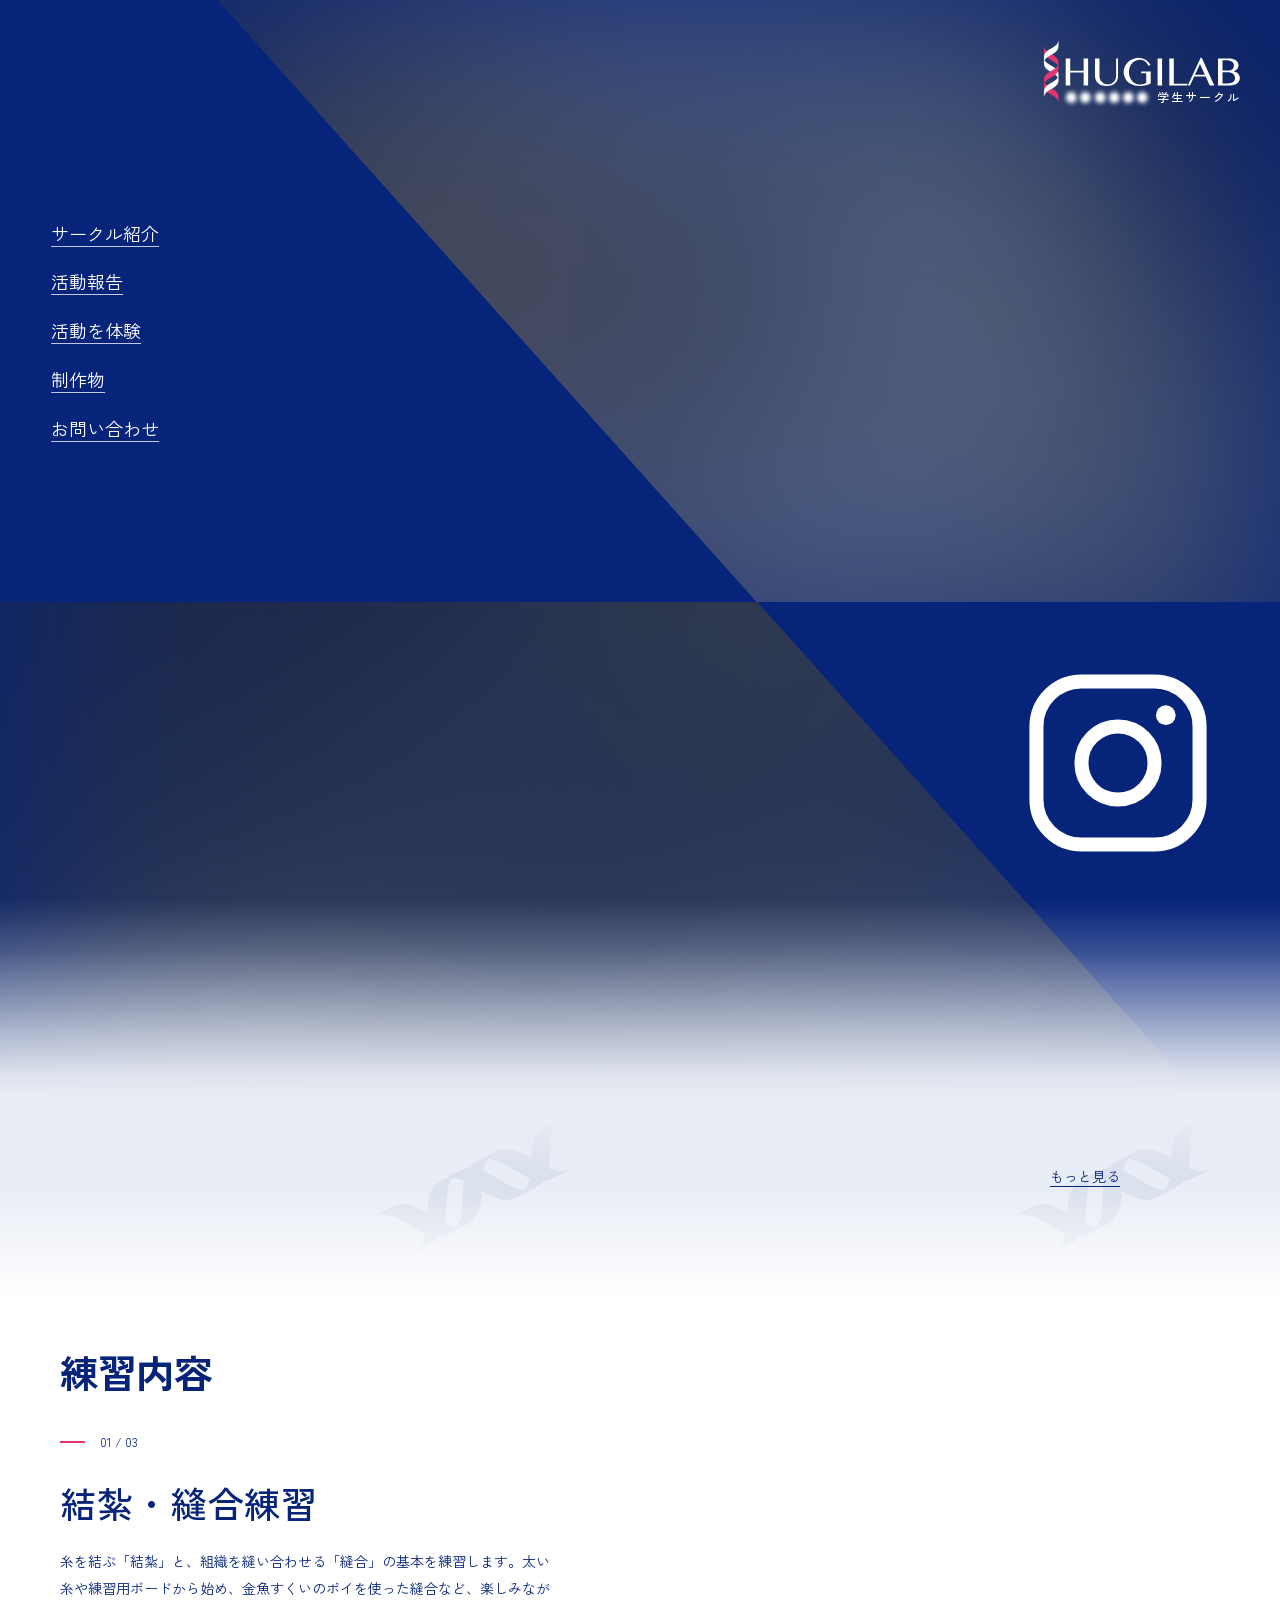
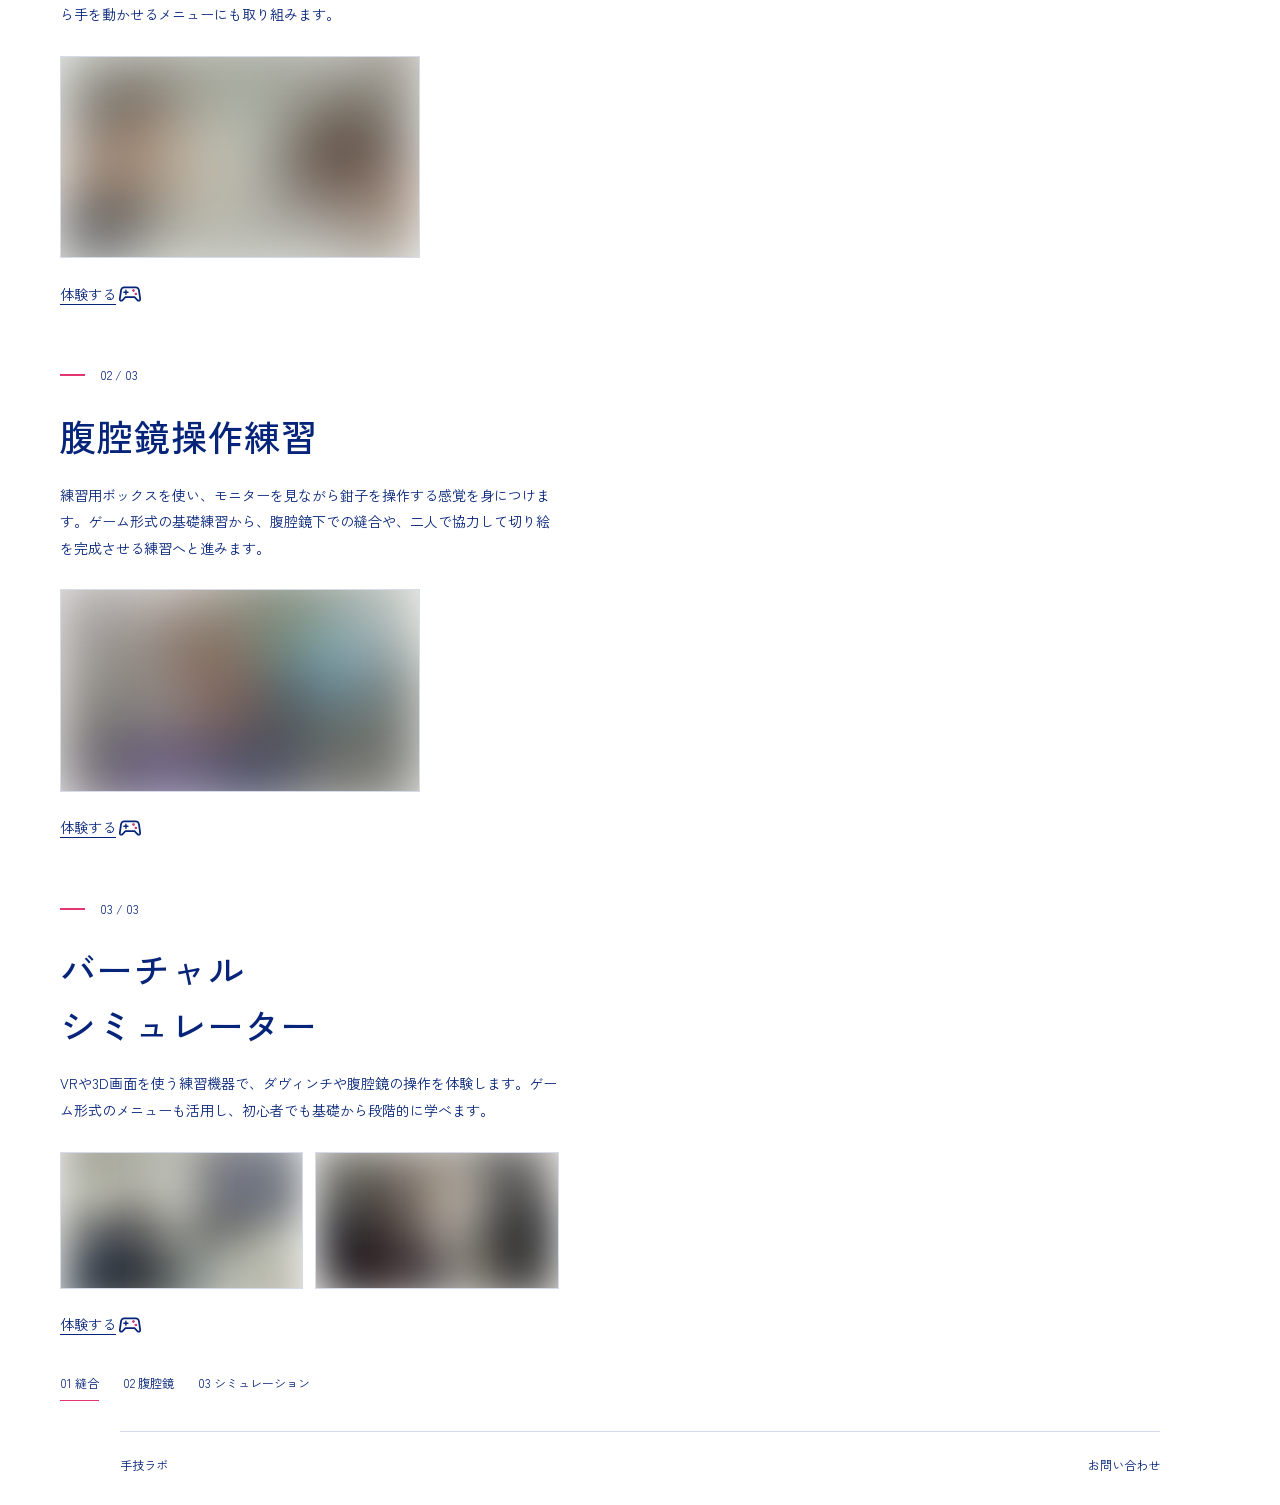
==== index.html @ 872ed5ed "Publish redacted static site for GitHub Pages" ====
<!doctype html>
<html lang="ja" class="home-document">
<head>
  <meta charset="utf-8">
  <meta name="viewport" content="width=device-width, initial-scale=1, viewport-fit=cover">
  <meta name="theme-color" content="#062479">
  <title>手技ラボ</title>
  <link rel="icon" href="./favicon.ico" sizes="16x16 32x32 48x48">
  <link rel="icon" href="./favicon.svg" type="image/svg+xml" sizes="any">
  <link rel="stylesheet" href="./assets/css/site.css?v=pages-candidate-20261104-1">
  <link rel="stylesheet" href="./assets/css/activity.css?v=pages-candidate-20261104-1">
  <link rel="stylesheet" href="./assets/css/home.css?v=pages-candidate-20261104-1">
  <link rel="stylesheet" href="./assets/css/experience-button.css?v=pages-candidate-20261104-1">
  <script type="module" src="./assets/js/main.js?v=pages-candidate-20261104-1"></script>
  <link rel="stylesheet" href="./assets/css/publication.css?v=pages-candidate-20261104-1">
</head>
<body class="home-page">
  <div id="page" aria-busy="false">
    <header class="site-header">
      <a class="brand" href="./" aria-label="手技ラボ トップページ">
        <img src="./assets/images/shugilab_home_white.svg?v=pages-candidate-20261104-1" width="174" height="58" alt="手技ラボ">
        <span class="brand-affiliation" aria-hidden="true"><span class="publication-redacted">●</span><span class="publication-redacted">●</span><span class="publication-redacted">●</span><span class="publication-redacted">●</span><span class="publication-redacted">●</span><span class="publication-redacted">●</span><span class="brand-affiliation-space"></span><span>学</span><span>生</span><span>サ</span><span>ー</span><span>ク</span><span>ル</span></span>
      </a>
      <nav class="site-nav" aria-label="メインメニュー">
          <a href="./about/">サークル紹介</a>
          <a href="./activities/">活動報告</a>
          <a href="./play/">活動を体験</a>
          <a href="./works/">制作物</a>
          <a href="./contact/">お問い合わせ</a>
      </nav>
    </header>
    <main class="site-main home-main" id="content" tabindex="-1">
      <section class="home-intro" aria-label="手技ラボ">
        <div class="home-intro-art" aria-hidden="true">
          <div class="intro-panel intro-panel-peg">
            <img class="intro-photo" src="./assets/images/home/peg-transfer-2-1920.svg" srcset="./assets/images/home/peg-transfer-2-960.svg 960w, ./assets/images/home/peg-transfer-2-1920.svg 1920w" sizes="100vw" width="1920" height="1280" alt="" fetchpriority="high">
          </div>
          <div class="intro-panel intro-panel-instruments">
            <img class="intro-photo" src="./assets/images/home/instruments-960.svg" width="960" height="1440" alt="">
          </div>
        </div>
        <h1 class="sr-only">手技ラボ</h1>
        <aside class="intro-contact-region" aria-label="活動場所・お問い合わせ">
          <div class="intro-contact-copy" data-normal-lines="3">
            <p class="intro-contact-location" data-distribute><span class="intro-contact-campus"><span class="publication-redacted " role="img" aria-label="非公開"><span aria-hidden="true">●●●●●●●●●●●●</span></span></span><br><span class="intro-center-full"><span class="publication-redacted " role="img" aria-label="非公開"><span aria-hidden="true">●●●●●●●●●●●●</span></span></span><abbr class="intro-center-short" title="非公開"><span class="publication-redacted " role="img" aria-label="非公開"><span aria-hidden="true">●●●●●</span></span></abbr></p>
            <p class="intro-contact-message">ご連絡は<span class="publication-redacted " role="img" aria-label="非公開"><span aria-hidden="true">●●●●●●●●●●</span></span>へ</p>
          </div>
          <span class="intro-contact-divider" aria-hidden="true"></span>
          <div class="intro-qr-group">
            <a class="intro-instagram" href="./contact/" aria-label="連絡先は公開準備中">
              <img class="intro-instagram-qr" src="./assets/images/contact-redacted.svg" width="1200" height="1200" alt="InstagramのQRコード">
              <img class="intro-instagram-icon" src="./assets/images/instagram.svg" width="64" height="64" alt="">
              <span>Instagram<svg viewBox="0 0 16 16" width="12" height="12" aria-hidden="true" focusable="false"><path d="M9 2h5v5M14 2 7 9M6 3H2v11h11v-4" fill="none" stroke="currentColor" stroke-width="1.4" stroke-linecap="round" stroke-linejoin="round"/></svg></span>
            </a>
          </div>
        </aside>
      </section>
      <section class="home-featured" aria-label="お知らせ">
        <div class="featured-inner">
          <div class="featured-news" data-featured-news>
            <a class="featured-more" href="./activities/">もっと見る</a>
          </div>
        </div>
      </section>
      <section class="activity-scene" data-activity-scene aria-labelledby="practice-title">
        <h2 class="activity-section-title" id="practice-title">練習内容</h2>
        <div class="activity-visual" data-scene-visual aria-hidden="true">
          <p class="activity-fallback" data-scene-fallback hidden>3D表示を読み込めませんでした。</p>
        </div>
        <div class="activity-chapters">
          <article class="activity-chapter" data-scene-step="0" id="suture">
            <span class="activity-index">01 / 03</span>
            <h3>結紮・縫合練習</h3>
            <p>糸を結ぶ「結紮」と、組織を縫い合わせる「縫合」の基本を練習します。太い糸や練習用ボードから始め、金魚すくいのポイを使った縫合など、楽しみながら手を動かせるメニューにも取り組みます。</p>
            <figure class="activity-photo">
              <img src="./assets/images/activities/ligation.svg" width="804" height="557" alt="練習器を使い、ゴム紐で結紮を練習する様子" loading="lazy" decoding="async">
            </figure>
            <a class="activity-experience experience-button" href="./play/suture/" aria-label="結紮・縫合練習を体験する"><span class="experience-button__content"><span class="experience-button__label">体験する</span><svg xmlns="http://www.w3.org/2000/svg" height="28" viewBox="0 -960 960 960" width="28" class="experience-button__controller" fill="currentColor" aria-hidden="true" focusable="false"><path d="M181.23-220q-40.73 0-63.1-28.77-22.36-28.77-16.9-67.84L144-618.92q7.84-52.64 46.57-86.86Q229.31-740 282-740h396q52.69 0 91.43 34.22 38.73 34.22 46.57 86.86l42.77 302.31q5.46 39.07-16.9 67.84Q819.5-220 778.77-220q-17.15 0-31.5-5.77-14.35-5.77-26.65-18.08L624.46-340H335.54l-96.16 96.15q-12.3 12.31-26.65 18.08-14.35 5.77-31.5 5.77Zm16-66 114-114h337.54l114 114q2 2 15.23 6 11 0 17.5-6.5T800-304l-44.12-308q-4.02-29-26.14-48.5T678-680H282q-29.62 0-51.74 19.5T204.12-612L160-304q-2 11 4.5 17.5T182-280q2.77 0 15.23-6ZM680-443.85q15.08 0 25.62-10.53 10.53-10.54 10.53-25.62 0-15.08-10.53-25.62-10.54-10.53-25.62-10.53-15.08 0-25.62 10.53-10.53 10.54-10.53 25.62 0 15.08 10.53 25.62 10.54 10.53 25.62 10.53Zm-80-120q15.08 0 25.62-10.53 10.53-10.54 10.53-25.62 0-15.08-10.53-25.62-10.54-10.53-25.62-10.53-15.08 0-25.62 10.53-10.53 10.54-10.53 25.62 0 15.08 10.53 25.62 10.54 10.53 25.62 10.53ZM480-480Zm-163.85-36.15V-470q0 10.33 6.76 17.09 6.75 6.76 17.07 6.76 10.33 0 17.1-6.76 6.77-6.76 6.77-17.09v-46.15H410q10.33 0 17.09-6.76 6.76-6.75 6.76-17.07 0-10.33-6.76-17.1-6.76-6.77-17.09-6.77h-46.15V-610q0-10.33-6.76-17.09-6.75-6.76-17.07-6.76-10.33 0-17.1 6.76-6.77 6.76-6.77 17.09v46.15H270q-10.33 0-17.09 6.76-6.76 6.75-6.76 17.07 0 10.33 6.76 17.1 6.76 6.77 17.09 6.77h46.15Z" /><circle class="controller-control" cx="680" cy="-480" r="40" /><circle class="controller-control" cx="600" cy="-600" r="40" /></svg></span></a>
          </article>
          <article class="activity-chapter" data-scene-step="1" id="laparoscopy">
            <span class="activity-index">02 / 03</span>
            <h3>腹腔鏡操作練習</h3>
            <p>練習用ボックスを使い、モニターを見ながら鉗子を操作する感覚を身につけます。ゲーム形式の基礎練習から、腹腔鏡下での縫合や、二人で協力して切り絵を完成させる練習へと進みます。</p>
            <figure class="activity-photo">
              <img src="./assets/images/activities/laparoscopy-1280.svg" srcset="./assets/images/activities/laparoscopy-640.svg 640w, ./assets/images/activities/laparoscopy-1280.svg 1280w" sizes="(max-width: 720px) 48vw, (min-width: 1740px) 20.69vw, 360px" width="1280" height="854" alt="モニターを見ながら、練習用ボックスで腹腔鏡の操作を練習する様子" loading="lazy" decoding="async">
            </figure>
            <a class="activity-experience experience-button" href="./play/laparoscopy/" aria-label="腹腔鏡操作練習を体験する"><span class="experience-button__content"><span class="experience-button__label">体験する</span><svg xmlns="http://www.w3.org/2000/svg" height="28" viewBox="0 -960 960 960" width="28" class="experience-button__controller" fill="currentColor" aria-hidden="true" focusable="false"><path d="M181.23-220q-40.73 0-63.1-28.77-22.36-28.77-16.9-67.84L144-618.92q7.84-52.64 46.57-86.86Q229.31-740 282-740h396q52.69 0 91.43 34.22 38.73 34.22 46.57 86.86l42.77 302.31q5.46 39.07-16.9 67.84Q819.5-220 778.77-220q-17.15 0-31.5-5.77-14.35-5.77-26.65-18.08L624.46-340H335.54l-96.16 96.15q-12.3 12.31-26.65 18.08-14.35 5.77-31.5 5.77Zm16-66 114-114h337.54l114 114q2 2 15.23 6 11 0 17.5-6.5T800-304l-44.12-308q-4.02-29-26.14-48.5T678-680H282q-29.62 0-51.74 19.5T204.12-612L160-304q-2 11 4.5 17.5T182-280q2.77 0 15.23-6ZM680-443.85q15.08 0 25.62-10.53 10.53-10.54 10.53-25.62 0-15.08-10.53-25.62-10.54-10.53-25.62-10.53-15.08 0-25.62 10.53-10.53 10.54-10.53 25.62 0 15.08 10.53 25.62 10.54 10.53 25.62 10.53Zm-80-120q15.08 0 25.62-10.53 10.53-10.54 10.53-25.62 0-15.08-10.53-25.62-10.54-10.53-25.62-10.53-15.08 0-25.62 10.53-10.53 10.54-10.53 25.62 0 15.08 10.53 25.62 10.54 10.53 25.62 10.53ZM480-480Zm-163.85-36.15V-470q0 10.33 6.76 17.09 6.75 6.76 17.07 6.76 10.33 0 17.1-6.76 6.77-6.76 6.77-17.09v-46.15H410q10.33 0 17.09-6.76 6.76-6.75 6.76-17.07 0-10.33-6.76-17.1-6.76-6.77-17.09-6.77h-46.15V-610q0-10.33-6.76-17.09-6.75-6.76-17.07-6.76-10.33 0-17.1 6.76-6.77 6.76-6.77 17.09v46.15H270q-10.33 0-17.09 6.76-6.76 6.75-6.76 17.07 0 10.33 6.76 17.1 6.76 6.77 17.09 6.77h46.15Z" /><circle class="controller-control" cx="680" cy="-480" r="40" /><circle class="controller-control" cx="600" cy="-600" r="40" /></svg></span></a>
          </article>
          <article class="activity-chapter" data-scene-step="2" id="simulation">
            <span class="activity-index">03 / 03</span>
            <h3>バーチャル<br>シミュレーター</h3>
            <p>VRや3D画面を使う練習機器で、ダヴィンチや腹腔鏡の操作を体験します。ゲーム形式のメニューも活用し、初心者でも基礎から段階的に学べます。</p>
            <div class="activity-photo-gallery">
              <figure class="activity-photo">
                <img src="./assets/images/activities/simulation-robotix.svg" width="1000" height="750" alt="RobotiX Mentorの覗き口とコントローラーを使って練習する様子" loading="lazy" decoding="async">
              </figure>
              <figure class="activity-photo">
                <img src="./assets/images/activities/simulation-training.svg" width="1000" height="670" alt="指導を受けながら手術シミュレーターの操作を練習する様子" loading="lazy" decoding="async">
              </figure>
            </div>
            <a class="activity-experience experience-button" href="./play/simulation/" aria-label="バーチャルシミュレーターを体験する"><span class="experience-button__content"><span class="experience-button__label">体験する</span><svg xmlns="http://www.w3.org/2000/svg" height="28" viewBox="0 -960 960 960" width="28" class="experience-button__controller" fill="currentColor" aria-hidden="true" focusable="false"><path d="M181.23-220q-40.73 0-63.1-28.77-22.36-28.77-16.9-67.84L144-618.92q7.84-52.64 46.57-86.86Q229.31-740 282-740h396q52.69 0 91.43 34.22 38.73 34.22 46.57 86.86l42.77 302.31q5.46 39.07-16.9 67.84Q819.5-220 778.77-220q-17.15 0-31.5-5.77-14.35-5.77-26.65-18.08L624.46-340H335.54l-96.16 96.15q-12.3 12.31-26.65 18.08-14.35 5.77-31.5 5.77Zm16-66 114-114h337.54l114 114q2 2 15.23 6 11 0 17.5-6.5T800-304l-44.12-308q-4.02-29-26.14-48.5T678-680H282q-29.62 0-51.74 19.5T204.12-612L160-304q-2 11 4.5 17.5T182-280q2.77 0 15.23-6ZM680-443.85q15.08 0 25.62-10.53 10.53-10.54 10.53-25.62 0-15.08-10.53-25.62-10.54-10.53-25.62-10.53-15.08 0-25.62 10.53-10.53 10.54-10.53 25.62 0 15.08 10.53 25.62 10.54 10.53 25.62 10.53Zm-80-120q15.08 0 25.62-10.53 10.53-10.54 10.53-25.62 0-15.08-10.53-25.62-10.54-10.53-25.62-10.53-15.08 0-25.62 10.53-10.53 10.54-10.53 25.62 0 15.08 10.53 25.62 10.54 10.53 25.62 10.53ZM480-480Zm-163.85-36.15V-470q0 10.33 6.76 17.09 6.75 6.76 17.07 6.76 10.33 0 17.1-6.76 6.77-6.76 6.77-17.09v-46.15H410q10.33 0 17.09-6.76 6.76-6.75 6.76-17.07 0-10.33-6.76-17.1-6.76-6.77-17.09-6.77h-46.15V-610q0-10.33-6.76-17.09-6.75-6.76-17.07-6.76-10.33 0-17.1 6.76-6.77 6.76-6.77 17.09v46.15H270q-10.33 0-17.09 6.76-6.76 6.75-6.76 17.07 0 10.33 6.76 17.1 6.76 6.77 17.09 6.77h46.15Z" /><circle class="controller-control" cx="680" cy="-480" r="40" /><circle class="controller-control" cx="600" cy="-600" r="40" /></svg></span></a>
          </article>
        </div>
        <nav class="activity-step-nav" aria-label="活動の表示">
          <a href="#suture" data-scene-link>01 縫合</a>
          <a href="#laparoscopy" data-scene-link>02 腹腔鏡</a>
          <a href="#simulation" data-scene-link>03 シミュレーション</a>
        </nav>
      </section>
    </main>
    <footer class="site-footer"><span>手技ラボ</span><a href="./contact/">お問い合わせ</a></footer>
  </div>
</body>
</html>
---- assets/css/site.css ----
@import url("./fonts.css?v=pages-candidate-20261104-1");

:root {
  color-scheme: light;
  -webkit-text-size-adjust: 100%;
  text-size-adjust: 100%;
  --blue: #062479;
  --pink: #e33671;
  --ink: #221815;
  --paper: #ffffff;
  --line: rgb(6 36 121 / 16%);
  --wash: rgb(6 36 121 / 3%);
  --page-scale: 1;
  /* Scale layout lengths, avoiding older Safari's CSS zoom/layout mismatch. */
  --ui-pixel: calc(1px * var(--page-scale));
  --viewport-inline-unit: 1vw;
  --viewport-block-unit: 1svh;
}

@media not all and (min-aspect-ratio: 3/2) {
  :root:not(.home-document) { --page-scale: .85; }
}

* {
  box-sizing: border-box;
}

html,
body {
  margin: 0;
  min-height: 100%;
  background: var(--paper);
}

body {
  color: var(--blue);
  font-family: "Zen Kaku Gothic New", system-ui, -apple-system, sans-serif;
  font-size: calc(16 * var(--ui-pixel));
  line-height: 1.8;
  -webkit-font-smoothing: antialiased;
}

a { color: inherit; text-underline-offset: .25em; }
button, input, textarea, select { font: inherit; }
button, a, summary { -webkit-tap-highlight-color: transparent; }
:focus-visible { outline: calc(2 * var(--ui-pixel)) solid var(--blue); outline-offset: calc(5 * var(--ui-pixel)); }
button:disabled { cursor: default; }
[hidden] { display: none !important; }
#page { min-height: calc(100 * var(--viewport-block-unit)); display: grid; grid-template-rows: auto 1fr auto; background: var(--paper); }

.site-header, .site-footer, .site-main {
  width: min(100% - calc(48 * var(--ui-pixel)), calc(1040 * var(--ui-pixel)));
  margin-inline: auto;
}
.site-header {
  display: flex;
  align-items: center;
  justify-content: space-between;
  gap: calc(28 * var(--ui-pixel));
  padding-block: calc(28 * var(--ui-pixel));
  padding-top: calc(calc(28 * var(--ui-pixel)) + env(safe-area-inset-top, 0px));
  border-bottom: calc(1 * var(--ui-pixel)) solid var(--line);
}
.brand { --brand-width: calc(174 * var(--ui-pixel)); position: relative; display: block; flex: none; line-height: 0; }
.brand img { display: block; width: calc(174 * var(--ui-pixel)); height: auto; }
.brand-affiliation { display: none; }
@media not all and (min-aspect-ratio: 3/2) {
  /* Register to the HUGILAB outlines within the SVG's 436 × 145 viewBox. */
  .brand-affiliation { position: absolute; top: 77%; left: 11.85%; right: 1.07%; display: flex; justify-content: space-between; align-items: center; font-size: calc(var(--brand-width) * .06); font-weight: 500; line-height: 1.2; white-space: nowrap; }
  .brand-affiliation > span { flex: none; }
  .brand-affiliation-space { width: .35em; }
}
.site-nav { display: flex; flex-wrap: wrap; gap: calc(12 * var(--ui-pixel)) calc(24 * var(--ui-pixel)); font-size: calc(14 * var(--ui-pixel)); }
.site-nav a { padding-block: calc(5 * var(--ui-pixel)); text-decoration: none; border-bottom: calc(2 * var(--ui-pixel)) solid transparent; }
.site-nav a:hover, .site-nav a[aria-current="page"] { border-bottom-color: var(--pink); }
/* The original navigation remains visible outside the compact layout. */
.menu-toggle { display: none; place-items: center; flex: none; width: calc(44 * var(--ui-pixel)); height: calc(44 * var(--ui-pixel)); padding: 0; border: 0; color: var(--blue); background: transparent; cursor: pointer; border-radius: 0; }
.menu-toggle:hover { background: var(--wash); }
.menu-toggle-icon { position: relative; display: block; width: calc(24 * var(--ui-pixel)); height: calc(18 * var(--ui-pixel)); }
.menu-toggle-icon span { position: absolute; left: 0; width: calc(24 * var(--ui-pixel)); height: calc(2 * var(--ui-pixel)); background: currentColor; transition: transform .15s ease, opacity .15s ease; }
.menu-toggle-icon span:nth-child(1) { top: 0; }
.menu-toggle-icon span:nth-child(2) { top: calc(8 * var(--ui-pixel)); }
.menu-toggle-icon span:nth-child(3) { top: calc(16 * var(--ui-pixel)); }
.menu-toggle[aria-expanded="true"] .menu-toggle-icon span:nth-child(1) { transform: translateY(calc(8 * var(--ui-pixel))) rotate(45deg); }
.menu-toggle[aria-expanded="true"] .menu-toggle-icon span:nth-child(2) { opacity: 0; }
.menu-toggle[aria-expanded="true"] .menu-toggle-icon span:nth-child(3) { transform: translateY(calc(-8 * var(--ui-pixel))) rotate(-45deg); }
@media not all and (min-aspect-ratio: 3/2) {
  .site-header-menu[data-menu-ready] { position: relative; z-index: 20; flex-direction: row; align-items: center; }
  .site-header-menu[data-menu-ready] .menu-toggle { display: grid; }
  .site-header-menu[data-menu-ready] .site-nav { position: absolute; top: calc(100% + calc(8 * var(--ui-pixel))); right: 0; display: flex; flex-direction: column; gap: 0; width: min(calc(320 * var(--ui-pixel)), 100%); max-height: var(--menu-available-height, calc(65 * var(--viewport-block-unit))); overflow-y: auto; overscroll-behavior: contain; padding: calc(12 * var(--ui-pixel)) calc(24 * var(--ui-pixel)); border: calc(1 * var(--ui-pixel)) solid var(--line); background: var(--paper); box-shadow: 0 calc(12 * var(--ui-pixel)) calc(28 * var(--ui-pixel)) rgb(6 36 121 / 8%); font-size: calc(14 * var(--ui-pixel)); }
  .site-header-menu[data-menu-ready] .site-nav a { display: flex; align-items: center; min-height: calc(48 * var(--ui-pixel)); padding-block: calc(12 * var(--ui-pixel)); border-bottom: calc(1 * var(--ui-pixel)) solid var(--line); }
  .site-header-menu[data-menu-ready] .site-nav a:last-child { border-bottom: 0; }
  .site-header-menu[data-menu-ready] .site-nav a:hover, .site-header-menu[data-menu-ready] .site-nav a[aria-current="page"] { color: var(--pink); }
}
@media (prefers-reduced-motion: reduce) {
  .menu-toggle-icon span { transition: none; }
}
.site-main { min-height: calc(60 * var(--viewport-block-unit)); padding-block: calc(52 * var(--ui-pixel)) calc(80 * var(--ui-pixel)); }
.site-footer {
  display: flex;
  justify-content: space-between;
  gap: calc(20 * var(--ui-pixel));
  border-top: calc(1 * var(--ui-pixel)) solid var(--line);
  padding-block: calc(22 * var(--ui-pixel)) calc(30 * var(--ui-pixel));
  font-size: calc(12 * var(--ui-pixel));
}
.site-footer a { text-decoration: none; }
.breadcrumb { display: flex; gap: calc(12 * var(--ui-pixel)); margin-bottom: calc(28 * var(--ui-pixel)); font-size: calc(12 * var(--ui-pixel)); }
.breadcrumb a { text-decoration: none; }
h1 { margin: 0 0 calc(36 * var(--ui-pixel)); font-size: clamp(calc(26 * var(--ui-pixel)), calc(4 * var(--viewport-inline-unit)), calc(34 * var(--ui-pixel))); font-weight: 600; line-height: 1.4; }
h2 { margin: 0 0 calc(18 * var(--ui-pixel)); font-size: calc(20 * var(--ui-pixel)); font-weight: 600; line-height: 1.5; }
p { margin: 0 0 calc(16 * var(--ui-pixel)); }
.content-section + .content-section { margin-top: calc(42 * var(--ui-pixel)); }
.content-section { max-width: calc(680 * var(--ui-pixel)); }
.plain-list { margin: 0; padding-left: 1.3em; }
.plain-list li + li { margin-top: calc(8 * var(--ui-pixel)); }
.empty-state { padding-block: calc(26 * var(--ui-pixel)); border-block: calc(1 * var(--ui-pixel)) solid var(--line); font-size: calc(14 * var(--ui-pixel)); }
.directory { max-width: calc(800 * var(--ui-pixel)); margin-inline: auto; }
.directory a {
  display: flex;
  align-items: center;
  justify-content: space-between;
  gap: calc(24 * var(--ui-pixel));
  padding: calc(24 * var(--ui-pixel)) 0;
  border-bottom: calc(1 * var(--ui-pixel)) solid var(--line);
  font-size: clamp(calc(18 * var(--ui-pixel)), calc(3 * var(--viewport-inline-unit)), calc(23 * var(--ui-pixel)));
  text-decoration: none;
}
.directory a:first-child { border-top: calc(1 * var(--ui-pixel)) solid var(--line); }
.directory a:hover { border-bottom-color: var(--pink); }
.directory .arrow { color: var(--pink); font-size: calc(24 * var(--ui-pixel)); }
.home-main { padding-top: calc(72 * var(--ui-pixel)); }
.home-heading { max-width: calc(800 * var(--ui-pixel)); margin-inline: auto; font-size: calc(28 * var(--ui-pixel)); }
.about-details { margin: 0; }
.about-details > div { display: grid; grid-template-columns: calc(90 * var(--ui-pixel)) 1fr; gap: calc(20 * var(--ui-pixel)); padding-block: calc(14 * var(--ui-pixel)); border-bottom: calc(1 * var(--ui-pixel)) solid var(--line); }
.about-details dt { font-size: calc(14 * var(--ui-pixel)); }
.about-details dd { margin: 0; }
@media (max-width: 700px) {
  .site-header, .site-footer, .site-main { width: calc(100% - calc(36 * var(--ui-pixel))); }
  .site-header { align-items: flex-start; flex-direction: column; gap: calc(18 * var(--ui-pixel)); padding-block: calc(22 * var(--ui-pixel)); padding-top: calc(calc(22 * var(--ui-pixel)) + env(safe-area-inset-top, 0px)); }
  .brand img { width: calc(150 * var(--ui-pixel)); }
  .brand { --brand-width: calc(150 * var(--ui-pixel)); }
  .site-nav { gap: calc(8 * var(--ui-pixel)) calc(18 * var(--ui-pixel)); font-size: calc(13 * var(--ui-pixel)); }
  .site-main { padding-block: calc(34 * var(--ui-pixel)) calc(56 * var(--ui-pixel)); }
  .home-main { padding-top: calc(40 * var(--ui-pixel)); }
  h1 { margin-bottom: calc(28 * var(--ui-pixel)); }
  .directory a { padding-block: calc(22 * var(--ui-pixel)); }
  .about-details > div { grid-template-columns: 1fr; gap: calc(4 * var(--ui-pixel)); }
}

.sr-only {
  position: absolute;
  width: calc(1 * var(--ui-pixel));
  height: calc(1 * var(--ui-pixel));
  padding: 0;
  margin: calc(-1 * var(--ui-pixel));
  overflow: hidden;
  clip: rect(0, 0, 0, 0);
  white-space: nowrap;
  border: 0;
}
---- assets/css/activity.css ----
.home-main { width: 100%; padding: 0; min-height: 0; }
/* Share the page's stacking context: news background < particles < content. */
.activity-scene { --activity-width: calc(1160 * var(--home-unit)); --activity-gutter: calc(32 * var(--home-unit)); position: relative; padding-bottom: calc(84 * var(--home-unit)); background: var(--paper); }
.activity-section-title { position: relative; z-index: 2; width: min(calc(100% - var(--activity-gutter) * 2), var(--activity-width)); margin: 0 auto calc(32 * var(--home-unit)); padding-top: calc(36 * var(--home-unit)); font-size: clamp(calc(28 * var(--home-unit)), calc(3 * var(--viewport-inline-unit)), calc(48 * var(--home-unit))); font-weight: 600; line-height: 1.4; }
.activity-visual {
  position: fixed;
  inset: 0 0 auto;
  width: 100%;
  height: calc(100 * var(--viewport-block-unit));
  /* Follow the viewport before the first chapter reaches it. The scene
     clips this layer from the news through the last activity chapter. */
  clip-path: inset(100% 0 0 0);
  -webkit-mask-image: linear-gradient(to bottom, transparent var(--scene-clip-top, 0px), #000 calc(var(--scene-clip-top, 0px) + var(--scene-fade-top, 0px)), #000 calc(100% - var(--scene-clip-bottom, 0px) - var(--scene-fade-bottom, 0px)), transparent calc(100% - var(--scene-clip-bottom, 0px)));
  mask-image: linear-gradient(to bottom, transparent var(--scene-clip-top, 0px), #000 calc(var(--scene-clip-top, 0px) + var(--scene-fade-top, 0px)), #000 calc(100% - var(--scene-clip-bottom, 0px) - var(--scene-fade-bottom, 0px)), transparent calc(100% - var(--scene-clip-bottom, 0px)));
  overflow: hidden;
  pointer-events: none;
  z-index: 1;
}
.activity-visual canvas { display: block; width: 100%; height: 100%; }
.activity-chapters { position: relative; z-index: 2; width: min(calc(100% - var(--activity-gutter) * 2), var(--activity-width)); margin-inline: auto; }
.activity-chapter {
  display: flex;
  flex-direction: column;
  justify-content: flex-start;
  align-items: flex-start;
  width: 43%;
}
.activity-chapter + .activity-chapter { margin-top: calc(48 * var(--home-unit)); }
.activity-index { display: flex; align-items: center; gap: calc(15 * var(--home-unit)); margin-bottom: calc(22 * var(--home-unit)); color: var(--blue); font-size: calc(12 * var(--home-unit)); font-variant-numeric: tabular-nums; }
.activity-index::before { content: ""; width: calc(25 * var(--home-unit)); height: calc(2 * var(--home-unit)); background: var(--pink); }
.activity-chapter h3 { margin: 0 0 calc(18 * var(--home-unit)); font-size: clamp(calc(25 * var(--home-unit)), calc(2.8 * var(--viewport-inline-unit)), calc(39 * var(--home-unit))); font-weight: 500; letter-spacing: .025em; line-height: 1.55; }
.activity-chapter p { margin-bottom: calc(16 * var(--home-unit)); font-size: calc(14 * var(--home-unit)); line-height: 1.9; }
.activity-photo { width: min(100%, calc(360 * var(--home-unit))); aspect-ratio: 16 / 9; margin: calc(12 * var(--home-unit)) 0 0; overflow: hidden; border: var(--home-unit) solid var(--line); }
.activity-photo img { display: block; width: 100%; height: 100%; object-fit: cover; }
.activity-photo-gallery { display: grid; grid-template-columns: repeat(2, minmax(0, 1fr)); gap: calc(12 * var(--home-unit)); width: 100%; margin-top: calc(12 * var(--home-unit)); }
.activity-photo-gallery .activity-photo { width: 100%; margin: 0; }
.activity-photo-placeholder {
  display: flex;
  align-items: center;
  justify-content: center;
  width: min(100%, calc(360 * var(--home-unit)));
  aspect-ratio: 16 / 9;
  margin: calc(12 * var(--home-unit)) 0 0;
  border: var(--home-unit) solid var(--line);
  background: var(--wash);
  font-size: calc(12 * var(--home-unit));
  color: rgb(93 113 168);
}
.activity-chapter a { font-size: calc(13 * var(--home-unit)); }
.activity-chapter .activity-experience { margin-top: calc(14 * var(--home-unit)); font-size: calc(14 * var(--home-unit)); }
.activity-step-nav { position: absolute; bottom: calc(30 * var(--home-unit)); left: max(var(--activity-gutter), calc((100% - var(--activity-width))/2)); display: flex; gap: calc(24 * var(--home-unit)); z-index: 2; font-size: calc(12 * var(--home-unit)); }
.activity-step-nav a { padding-block: calc(6 * var(--home-unit)); text-decoration: none; border-bottom: var(--home-unit) solid transparent; font-variant-numeric: tabular-nums; }
.activity-step-nav a[aria-current="step"] { border-color: var(--pink); }
.activity-fallback { position: absolute; right: 6%; top: 44%; max-width: 42%; font-size: calc(13 * var(--home-unit)); }

@media (max-width: 720px) {
  .activity-scene { --activity-gutter: calc(20 * var(--ui-pixel)); }
  .activity-section-title { margin-bottom: calc(28 * var(--ui-pixel)); }
  .activity-chapter { width: 100%; }
  .activity-chapter + .activity-chapter { margin-top: calc(40 * var(--ui-pixel)); }
  .activity-chapter h3 { max-width: calc(300 * var(--ui-pixel)); font-size: clamp(calc(23 * var(--ui-pixel)), calc(6 * var(--viewport-inline-unit)), calc(30 * var(--ui-pixel))); margin-bottom: calc(8 * var(--ui-pixel)); }
  .activity-index { margin-bottom: calc(14 * var(--ui-pixel)); }
  .activity-chapter p { max-width: 36em; font-size: calc(12 * var(--ui-pixel)); }
  .activity-photo-placeholder { width: min(48%, calc(240 * var(--ui-pixel))); margin-top: calc(4 * var(--ui-pixel)); font-size: calc(10 * var(--ui-pixel)); }
  .activity-photo { width: min(48%, calc(240 * var(--ui-pixel))); margin-top: calc(4 * var(--ui-pixel)); }
  .activity-chapter a { font-size: calc(12 * var(--ui-pixel)); }
  .activity-step-nav { left: calc(20 * var(--ui-pixel)); bottom: calc(20 * var(--ui-pixel)); }
  .activity-fallback { top: 60%; right: 8%; max-width: 75%; }
}

/* Use one viewport per introduction only in the wide layout. Keep the first
   index close to the section heading; spare height follows the content. */
@media (min-aspect-ratio: 3/2) {
  .activity-chapter { min-height: calc(100 * var(--viewport-block-unit)); }
  .activity-chapter + .activity-chapter { margin-top: 0; }
}
---- assets/css/home.css ----
/* Only HOME extends its artwork/color into the browser's background. */
.home-document, .home-page { background: var(--browser-background, var(--blue)); }
.home-page {
  /* 20px / 1.15vw: the first desktop size cap starts near 1740 CSS px.
     Above that point, one shared unit preserves the composition's ratios. */
  --home-reference-width: 1740;
  --home-unit: max(calc(1 * var(--ui-pixel)), calc(calc(100 * var(--viewport-inline-unit)) / var(--home-reference-width)));
  font-size: calc(16 * var(--home-unit));
  --feature-paper: #e9edf5;
  --intro-height: calc(100 * var(--viewport-block-unit));
  --intro-min-ratio: 1;
}
.home-page #page { display: block; position: relative; isolation: isolate; }
.home-page .site-footer { position: relative; z-index: 3; gap: calc(20 * var(--home-unit)); padding-block: calc(22 * var(--home-unit)) calc(30 * var(--home-unit)); border-top-width: var(--home-unit); background: var(--paper); font-size: calc(12 * var(--home-unit)); }
@media (min-width: 1740px) {
  .home-page .site-footer { width: min(calc(100% - 48 * var(--home-unit)), calc(1040 * var(--home-unit))); }
}
.home-page .site-header {
  position: absolute;
  inset: 0 0 auto;
  z-index: 5;
  width: 100%;
  padding: calc(28 * var(--home-unit) + env(safe-area-inset-top, 0px)) max(clamp(calc(24 * var(--home-unit)), calc(5 * var(--viewport-inline-unit)), calc(88 * var(--home-unit))), env(safe-area-inset-right, 0px)) calc(28 * var(--home-unit)) max(clamp(calc(24 * var(--home-unit)), calc(5 * var(--viewport-inline-unit)), calc(88 * var(--home-unit))), env(safe-area-inset-left, 0px));
  gap: calc(28 * var(--home-unit));
  flex-direction: row;
  align-items: center;
  border: 0;
  color: #fff;
}
.home-page .brand { --brand-width: calc(174 * var(--home-unit)); }
.home-page .brand img { width: var(--brand-width); }
.home-page .site-nav { gap: calc(12 * var(--home-unit)) calc(24 * var(--home-unit)); font-size: calc(14 * var(--home-unit)); }
.home-page .site-nav a { padding-block: calc(5 * var(--home-unit)); }
.home-page .site-nav a:hover { border-color: #fff; }
.home-page .site-header :focus-visible { outline-color: #fff; }
@media (max-aspect-ratio: 3/2), (max-width: 720px), (hover: none) and (pointer: coarse) {
  .home-page .site-nav a { text-decoration: underline; text-decoration-thickness: calc(1 * var(--ui-pixel)); text-underline-offset: .3em; text-decoration-color: rgb(255 255 255 / 75%); }
}
.home-intro {
  --intro-split: .6685;
  --intro-seam: calc(var(--intro-height) * var(--intro-split));
  --intro-lower-height: calc(var(--intro-height) - var(--intro-seam));
  --intro-diagonal-start: .17;
  --intro-diagonal-run: .63;
  --intro-slope: .9;
  --intro-top-bleed: max(calc(64 * var(--ui-pixel)), env(safe-area-inset-top, 0px));
  --intro-bleed-x: calc(var(--intro-top-bleed) * var(--intro-slope));
  /* One shared horizontal gap on both sides of the trapezoid. */
  --contact-side-gap: calc(1 * var(--viewport-inline-unit));
  --contact-diagonal-gap: var(--contact-side-gap);
  --contact-right-gap: var(--contact-side-gap);
  --photo-fade: clamp(calc(160 * var(--home-unit)), calc(24 * var(--viewport-block-unit)), calc(280 * var(--home-unit)));
  position: relative;
  z-index: 3;
  isolation: isolate;
  height: calc(var(--intro-height) + var(--photo-fade));
  background: var(--blue);
  color: #fff;
}
.home-intro-art { position: absolute; inset: calc(-1 * var(--intro-top-bleed)) 0 0; z-index: -1; overflow: hidden; }
.intro-panel { position: absolute; width: 100%; overflow: hidden; }
.intro-photo { display: block; width: 100%; height: 100%; object-fit: cover; }
/* One straight diagonal continues through both photo panels and the fade. */
.intro-panel-peg {
  top: 0;
  height: calc(var(--intro-seam) + var(--intro-top-bleed));
  clip-path: polygon(calc(var(--intro-diagonal-start) * 100% - var(--intro-bleed-x)) 0, 100% 0, 100% 100%, calc((var(--intro-diagonal-start) + var(--intro-diagonal-run) * var(--intro-split)) * 100%) 100%);
}
.intro-panel-peg .intro-photo { position: absolute; top: var(--intro-top-bleed); height: var(--intro-seam); object-position: center top; }
/* Reflect only the top image strip into the browser's obscured/overscroll area.
   The photo crop and the diagonal inside the page stay unchanged. */
.intro-panel-peg::before {
  content: "";
  position: absolute;
  inset: 0 0 auto;
  height: var(--intro-top-bleed);
  background: var(--intro-photo-source, url("../images/home/peg-transfer-2-960.svg")) center top / max(calc(100 * var(--viewport-inline-unit)), calc(var(--intro-seam) * 1.5)) auto no-repeat;
  transform: scaleY(-1);
}
.intro-panel-instruments {
  top: calc(var(--intro-seam) + var(--intro-top-bleed));
  height: calc(var(--intro-lower-height) + var(--photo-fade));
  /* Extend one straight edge past the fade; no vertex at the viewport bottom. */
  clip-path: polygon(0 0, calc((var(--intro-diagonal-start) + var(--intro-diagonal-run) * var(--intro-split)) * 100%) 0, calc((var(--intro-diagonal-start) + var(--intro-diagonal-run) * (var(--intro-split) + 1)) * 100%) var(--intro-height), 0 var(--intro-height));
}
.intro-panel-instruments .intro-photo { object-position: center 95%; }
.intro-panel::after {
  content: "";
  position: absolute;
  inset: 0;
  background: rgb(6 36 121 / 55%);
  pointer-events: none;
}
/* End on a solid stretch of the exact next-section color. Extending the
   overlay past the edge covers fractional-device-pixel rounding gaps. */
.home-intro::after {
  content: "";
  position: absolute;
  top: var(--intro-height);
  bottom: calc(-2 * var(--ui-pixel));
  inset-inline: 0;
  pointer-events: none;
  background: linear-gradient(to bottom,
    rgb(233 237 245 / 0%),
    rgb(233 237 245 / 20%) 22%,
    rgb(233 237 245 / 71%) 61%,
    rgb(233 237 245 / 94%) 80%,
    var(--feature-paper) 92%, var(--feature-paper));
}
/* Each row advances by the exact horizontal run of the photo's diagonal.
   Its starting edge therefore follows the blue face instead of a text box. */
.intro-heading {
  --heading-top: .25;
  --heading-leading: 1.75;
  position: absolute;
  top: max(calc(var(--intro-height) * var(--heading-top)), calc(env(safe-area-inset-top, 0px) + calc(84 * var(--ui-pixel))));
  width: 100%;
  margin: 0;
  font-size: clamp(calc(16 * var(--ui-pixel)), calc(2.5 * var(--viewport-inline-unit)), calc(44 * var(--ui-pixel)));
  font-weight: 500;
  line-height: var(--heading-leading);
  letter-spacing: .035em;
  text-shadow: 0 calc(1 * var(--ui-pixel)) calc(12 * var(--ui-pixel)) rgb(6 36 121 / 30%);
}
.intro-heading span {
  display: block;
  padding-left: calc(var(--heading-start, calc(33 * var(--viewport-inline-unit))) + var(--intro-slope) * var(--heading-leading) * 1em * var(--heading-row) + var(--contact-diagonal-gap));
  white-space: nowrap;
}
.intro-heading span:first-child { --heading-row: 1; }
.intro-heading span:last-child { --heading-row: 2; }
/* The panel's left edge is line 2 translated horizontally by one gap.
   The same geometry drives the virtual panel edge and text exclusion. */
.intro-contact-region {
  --contact-slant: calc(calc(100 * var(--viewport-inline-unit)) * var(--intro-diagonal-run) * (1 - var(--intro-split)));
  --contact-bottom-width: calc(calc(100 * var(--viewport-inline-unit)) * (1 - var(--intro-diagonal-start) - var(--intro-diagonal-run)) - var(--contact-diagonal-gap) - var(--contact-right-gap));
  --contact-padding: clamp(calc(8 * var(--home-unit)), calc(1 * var(--viewport-inline-unit)), calc(20 * var(--home-unit)));
  --contact-gap: clamp(calc(6 * var(--home-unit)), calc(.8 * var(--viewport-inline-unit)), calc(16 * var(--home-unit)));
  --contact-label-size: min(clamp(calc(8 * var(--home-unit)), calc(.9 * var(--viewport-inline-unit)), calc(14 * var(--home-unit))), calc(var(--contact-qr-size) / 4.8));
  --contact-qr-size: min(calc(180 * var(--home-unit)), calc(var(--intro-lower-height) * .5), calc(var(--contact-bottom-width) - var(--contact-padding) * 2 - var(--contact-gap)));
  --contact-qr-height: calc(var(--contact-qr-size) + var(--contact-gap) + var(--contact-label-size) * 1.4);
  position: absolute;
  top: var(--intro-seam);
  left: calc(calc(100 * var(--viewport-inline-unit)) * (var(--intro-diagonal-start) + var(--intro-diagonal-run) * var(--intro-split)) + var(--contact-diagonal-gap));
  right: var(--contact-right-gap);
  height: var(--intro-lower-height);
  color: #fff;
}
.intro-contact-copy {
  position: absolute;
  left: 0;
  right: calc(var(--contact-padding) + var(--contact-qr-size) + var(--contact-gap) * 2 + var(--home-unit));
  top: var(--contact-copy-top, 25%);
  height: var(--contact-copy-height, 50%);
  font-size: var(--contact-copy-font, clamp(calc(13 * var(--home-unit)), calc(1.15 * var(--viewport-inline-unit)), calc(20 * var(--home-unit))));
  line-height: 1.65;
  overflow-wrap: anywhere;
}
.intro-contact-copy::before {
  content: "";
  float: left;
  width: var(--contact-flow-end, calc(var(--contact-slant) * .75 + var(--contact-padding)));
  height: var(--contact-flow-height, 100%);
  shape-outside: polygon(0 0, var(--contact-flow-start, calc(var(--contact-slant) * .25 + var(--contact-padding))) 0, 100% 100%, 0 100%) border-box;
}
.intro-contact-copy p { margin: 0; }
.intro-contact-copy p + p { margin-top: var(--contact-gap); }
.intro-contact-copy p.is-distributed { text-align: justify; text-align-last: justify; text-justify: inter-character; }
.intro-center-short { display: none; justify-content: space-between; width: var(--contact-abbr-width, auto); text-decoration: none; }
.intro-contact-divider {
  position: absolute;
  right: calc(var(--contact-padding) + var(--contact-qr-size) + var(--contact-gap));
  top: 50%;
  transform: translateY(-50%);
  width: var(--home-unit);
  height: min(calc(100% - var(--contact-padding) * 2), max(var(--contact-copy-height, 50%), var(--contact-qr-height)));
  background: rgb(255 255 255 / 55%);
}
.intro-qr-group {
  position: absolute;
  right: var(--contact-padding);
  top: 50%;
  transform: translateY(-50%);
  width: var(--contact-qr-size);
}
.intro-instagram {
  display: flex;
  flex-direction: column;
  align-items: center;
  width: 100%;
  gap: var(--contact-gap);
  color: inherit;
  text-decoration: none;
  text-align: center;
  font-size: var(--contact-label-size);
  line-height: 1.4;
}
.intro-instagram img {
  display: block;
  width: 100%;
  height: auto;
}
.intro-instagram .intro-instagram-icon { display: none; }
.intro-instagram:active { opacity: .75; }
.intro-instagram span { display: inline-flex; align-items: center; gap: .3em; white-space: nowrap; text-decoration: underline; text-underline-offset: .25em; }
.intro-instagram svg { width: .9em; height: .9em; flex: none; }
.intro-instagram:hover span { text-decoration: underline; text-underline-offset: .2em; }
.intro-instagram:focus-visible, .intro-contact-message a:focus-visible { outline-color: #fff; }
.layout-preview .intro-contact-region { display: none; }
@media (max-width: 600px) {
  .intro-contact-region {
    --contact-padding: max(calc(3 * var(--ui-pixel)), calc(.8 * var(--viewport-inline-unit)));
    --contact-gap: calc(4 * var(--ui-pixel));
    --contact-qr-size: min(calc(10 * var(--viewport-inline-unit)), calc(var(--intro-lower-height) * .25));
  }
  .intro-contact-copy { font-size: var(--contact-copy-font, clamp(calc(10 * var(--ui-pixel)), calc(2.8 * var(--viewport-inline-unit)), calc(12 * var(--ui-pixel)))); line-height: 1.6; }
  .intro-center-full { display: none; }
  .intro-center-short { display: inline-flex; }
}
@media (min-width: 601px) and (max-height: 480px) {
  .intro-contact-copy { font-size: var(--contact-copy-font, calc(11 * var(--ui-pixel))); line-height: 1.4; }
}
/* Let the solid end of ::after overlap the following white section by 2px.
   Clipping it at a fractional device pixel can expose a dark compositor seam. */
.home-featured { position: relative; background: var(--feature-paper); }
.home-featured::before {
  content: "";
  position: absolute;
  inset: 0;
  z-index: 0;
  background: url("../images/shugilab_pattern.svg") repeat center top / calc(640 * var(--home-unit)) calc(400 * var(--home-unit));
  opacity: .055;
  -webkit-mask-image: linear-gradient(to bottom, transparent, #000 calc(48 * var(--home-unit)));
  mask-image: linear-gradient(to bottom, transparent, #000 calc(48 * var(--home-unit)));
  pointer-events: none;
}
.home-featured::after { content: ""; position: absolute; z-index: 0; inset: auto 0 calc(-2 * var(--home-unit)); height: calc(122 * var(--home-unit)); background: linear-gradient(to bottom, rgb(255 255 255 / 0%), #fff 90%, #fff); pointer-events: none; }
.featured-inner { position: relative; z-index: 2; width: min(calc(100% - 64 * var(--home-unit)), calc(960 * var(--home-unit))); margin-inline: auto; }
.featured-news { min-height: clamp(calc(300 * var(--home-unit)), calc(48 * var(--viewport-block-unit)), calc(520 * var(--home-unit))); padding-block: calc(40 * var(--home-unit)) calc(120 * var(--home-unit)); }
.featured-placeholder { display: grid; grid-template-columns: minmax(0, 1.1fr) minmax(0, 1fr); align-items: center; gap: clamp(calc(24 * var(--home-unit)), calc(4 * var(--viewport-inline-unit)), calc(56 * var(--home-unit))); }
.featured-photo-placeholder { display: flex; align-items: center; justify-content: center; aspect-ratio: 16 / 9; border: var(--home-unit) solid var(--line); background: var(--paper); color: rgb(93 113 168); font-size: calc(12 * var(--home-unit)); }
.featured-copy-placeholder p { margin: 0 0 calc(24 * var(--home-unit)); font-size: clamp(calc(16 * var(--home-unit)), calc(1.8 * var(--viewport-inline-unit)), calc(22 * var(--home-unit))); font-weight: 500; }
.featured-placeholder-lines { display: grid; gap: calc(14 * var(--home-unit)); }
.featured-placeholder-lines span { display: block; height: calc(6 * var(--home-unit)); background: rgb(6 36 121 / 9%); }
.featured-placeholder-lines span:last-child { width: 72%; }
.featured-more { display: block; width: fit-content; margin: calc(28 * var(--home-unit)) 0 0 auto; font-size: calc(14 * var(--home-unit)); }

@media (max-width: 720px) {
  .home-page .site-header { padding: calc(calc(20 * var(--ui-pixel)) + env(safe-area-inset-top, 0px)) max(calc(20 * var(--ui-pixel)), env(safe-area-inset-right, 0px)) calc(20 * var(--ui-pixel)) max(calc(20 * var(--ui-pixel)), env(safe-area-inset-left, 0px)); gap: calc(15 * var(--ui-pixel)); }
  .home-page .brand img { width: calc(145 * var(--ui-pixel)); }
  .home-page .site-nav { gap: calc(5 * var(--ui-pixel)) calc(16 * var(--ui-pixel)); font-size: calc(12 * var(--ui-pixel)); }
  .home-featured::before { background-size: calc(460 * var(--ui-pixel)) calc(287.5 * var(--ui-pixel)); }
  .featured-inner { width: calc(100% - calc(40 * var(--ui-pixel))); }
  .featured-news { min-height: calc(350 * var(--ui-pixel)); }
  .featured-placeholder { grid-template-columns: 1fr; gap: calc(24 * var(--ui-pixel)); }
  .featured-copy-placeholder p { margin-bottom: calc(18 * var(--ui-pixel)); }
}

/* 3:2 and taller: the first blue face becomes the navigation area.
   This rule depends on viewport shape, not device names or pixel width. */
@media (max-aspect-ratio: 3/2) {
  .home-page { --intro-height: min(calc(100 * var(--viewport-block-unit)), calc(calc(100 * var(--viewport-inline-unit)) / var(--intro-min-ratio))); }
  .home-intro { --photo-fade: clamp(calc(96 * var(--ui-pixel)), calc(var(--intro-height) * .24), calc(240 * var(--ui-pixel))); }
  .home-page .site-header {
    padding: calc(clamp(calc(20 * var(--home-unit)), calc(3 * var(--viewport-inline-unit)), calc(40 * var(--home-unit))) + env(safe-area-inset-top, 0px)) max(clamp(calc(20 * var(--home-unit)), calc(3 * var(--viewport-inline-unit)), calc(40 * var(--home-unit))), env(safe-area-inset-right, 0px)) clamp(calc(20 * var(--home-unit)), calc(3 * var(--viewport-inline-unit)), calc(40 * var(--home-unit))) max(clamp(calc(20 * var(--home-unit)), calc(3 * var(--viewport-inline-unit)), calc(40 * var(--home-unit))), env(safe-area-inset-left, 0px));
    flex-direction: column;
    align-items: flex-end;
  }
  .home-page .brand { --brand-width: clamp(calc(145 * var(--home-unit)), calc(18 * var(--viewport-inline-unit)), calc(200 * var(--home-unit))); margin-left: auto; }
  .home-page .brand img { width: var(--brand-width); }
  .home-page .site-nav {
    position: absolute;
    top: calc(var(--intro-height) * .24);
    left: clamp(calc(18 * var(--home-unit)), calc(4 * var(--viewport-inline-unit)), calc(64 * var(--home-unit)));
    display: flex;
    flex-direction: column;
    align-items: flex-start;
    flex-wrap: nowrap;
    gap: clamp(calc(3 * var(--home-unit)), calc(var(--intro-height) * .014), calc(20 * var(--home-unit)));
    font-size: clamp(calc(11 * var(--home-unit)), calc(var(--intro-height) * .0375), calc(18 * var(--home-unit)));
    line-height: 1.5;
  }
  .home-page .site-nav a { padding-block: clamp(var(--home-unit), calc(var(--intro-height) * .004), calc(5 * var(--home-unit))); }
  .intro-heading { --heading-top: .28; font-size: clamp(calc(11 * var(--ui-pixel)), calc(3.5 * var(--viewport-inline-unit)), calc(32 * var(--ui-pixel))); }
  .intro-contact-copy, .intro-contact-divider { display: none; }
  .intro-contact-region {
    --contact-qr-size: min(calc(18 * var(--viewport-inline-unit)), calc(180 * var(--home-unit)), calc(var(--intro-lower-height) * .65));
    --contact-label-size: clamp(calc(11 * var(--home-unit)), calc(1.2 * var(--viewport-inline-unit)), calc(16 * var(--home-unit)));
  }
}

/* Incenter of the triangle formed by the top, right and sloping edges.
   Extend those edges; the lower edge does not constrain the circle. */
@media not all and (min-aspect-ratio: 3/2) {
  .intro-contact-region {
    --face-top-width: calc(1 - var(--intro-diagonal-start) - var(--intro-diagonal-run) * var(--intro-split));
    --face-radius: calc(calc(100 * var(--viewport-inline-unit)) * var(--face-top-width) / (1 + var(--intro-slope) + var(--intro-normal, 1.181905)));
  }
  .intro-qr-group {
    left: calc(calc(100 * var(--viewport-inline-unit)) * var(--face-top-width) - var(--face-radius) - var(--contact-diagonal-gap));
    top: var(--face-radius);
    right: auto;
    transform: translate(-50%, -50%);
  }
  .intro-instagram .intro-instagram-qr, .intro-instagram span { display: none; }
  .intro-instagram .intro-instagram-icon { display: block; }
}
---- assets/css/experience-button.css ----
/* A compact label and Google Material Symbols controller, without decoration. */
.experience-button {
  --button-unit: var(--home-unit, calc(1 * var(--ui-pixel)));
  position: relative;
  display: inline-flex;
  align-items: center;
  justify-content: center;
  min-height: calc(44 * var(--button-unit));
  padding: 0;
  color: var(--blue);
  font-size: calc(14 * var(--button-unit));
  font-weight: 400;
  line-height: 1.5;
  text-decoration: none;
  white-space: nowrap;
  cursor: pointer;
}
.experience-button__content { display: inline-flex; align-items: center; gap: 0; }
.experience-button__label { text-decoration: underline; text-underline-offset: .25em; text-decoration-thickness: var(--button-unit); }
.experience-button__controller { display: block; flex: none; width: calc(28 * var(--button-unit)); height: calc(28 * var(--button-unit)); }
.experience-button__controller .controller-control { fill: var(--pink); }
.experience-button:hover .experience-button__label { color: var(--pink); }
.experience-button:focus-visible { outline: calc(2 * var(--button-unit)) solid var(--blue); outline-offset: calc(4 * var(--button-unit)); }
.experience-button:active { opacity: .8; }
---- assets/css/publication.css ----
.publication-redacted { display:inline-block; filter:blur(4px); user-select:none; pointer-events:none; }
.publication-redacted > span { white-space:nowrap; }
.brand-affiliation .publication-redacted { filter:blur(2px); }
.home-featured .featured-news { min-height:0; padding-block:calc(20 * var(--home-unit)) calc(120 * var(--home-unit)); }
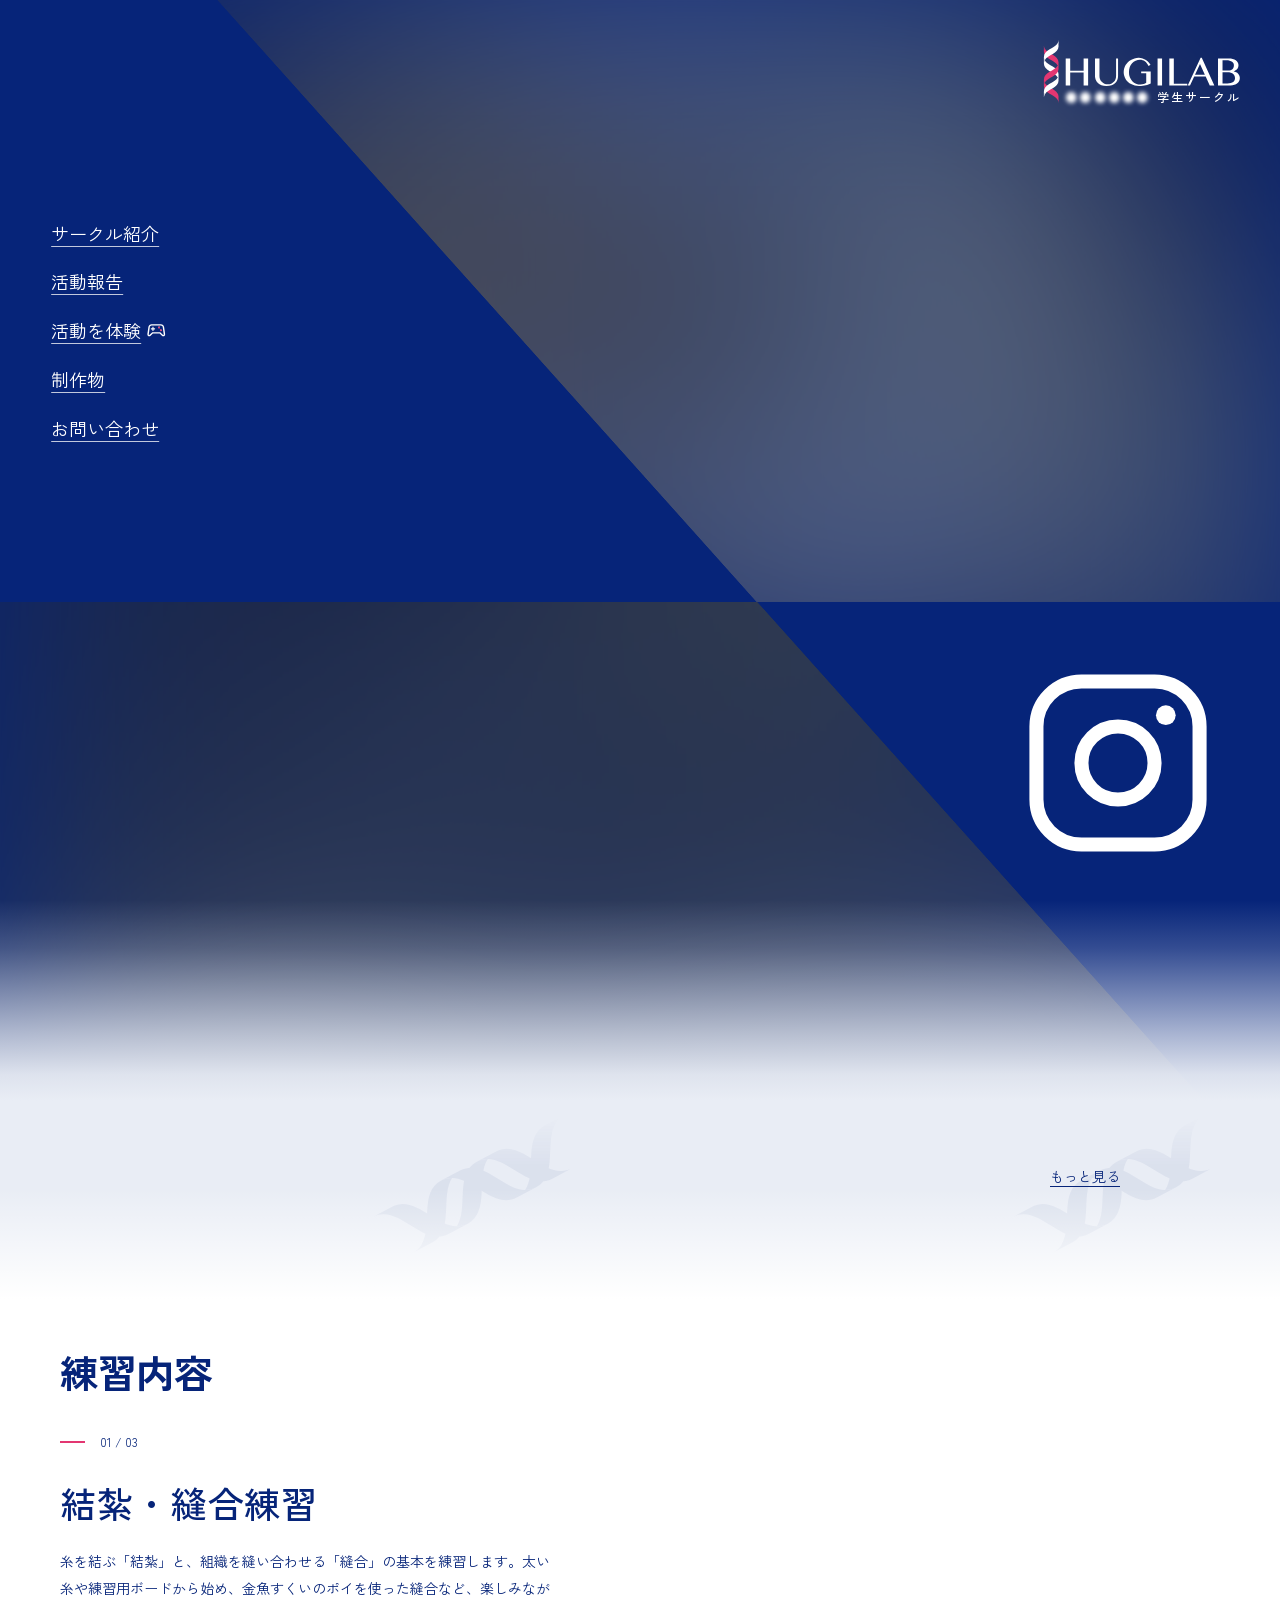
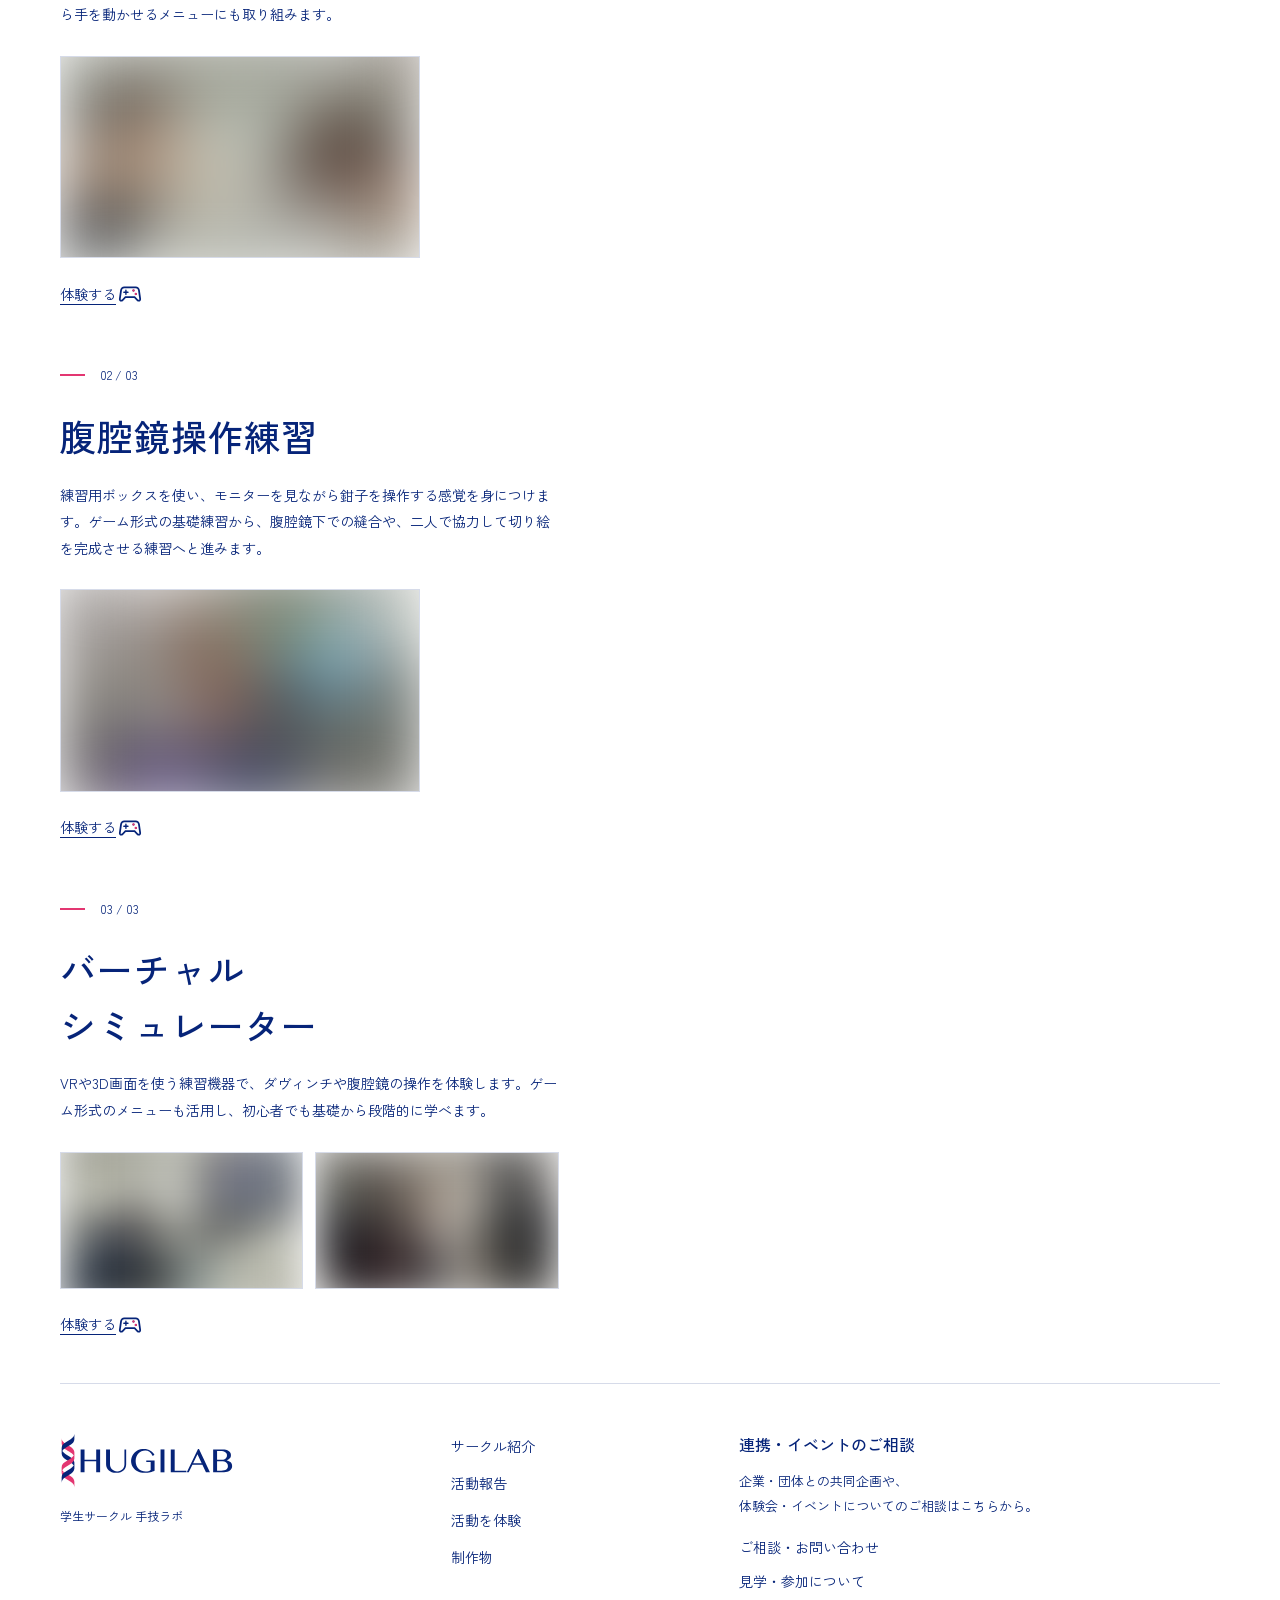
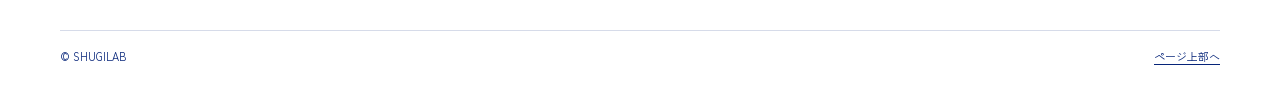
==== commit 133c5ac2: "Update redacted site, particle visuals, and responsive footer" ====
--- a/index.html
+++ b/index.html
@@ -7,24 +7,24 @@
   <title>手技ラボ</title>
   <link rel="icon" href="./favicon.ico" sizes="16x16 32x32 48x48">
   <link rel="icon" href="./favicon.svg" type="image/svg+xml" sizes="any">
-  <link rel="stylesheet" href="./assets/css/site.css?v=pages-candidate-20261104-1">
-  <link rel="stylesheet" href="./assets/css/activity.css?v=pages-candidate-20261104-1">
-  <link rel="stylesheet" href="./assets/css/home.css?v=pages-candidate-20261104-1">
-  <link rel="stylesheet" href="./assets/css/experience-button.css?v=pages-candidate-20261104-1">
-  <script type="module" src="./assets/js/main.js?v=pages-candidate-20261104-1"></script>
-  <link rel="stylesheet" href="./assets/css/publication.css?v=pages-candidate-20261104-1">
+  <link rel="stylesheet" href="./assets/css/site.css?v=pages-candidate-20261104-9">
+  <link rel="stylesheet" href="./assets/css/activity.css?v=pages-candidate-20261104-9">
+  <link rel="stylesheet" href="./assets/css/experience-button.css?v=pages-candidate-20261104-9">
+  <link rel="stylesheet" href="./assets/css/home.css?v=pages-candidate-20261104-9">
+  <script type="module" src="./assets/js/main.js?v=pages-candidate-20261104-9"></script>
+  <link rel="stylesheet" href="./assets/css/publication.css?v=pages-candidate-20261104-9">
 </head>
 <body class="home-page">
   <div id="page" aria-busy="false">
     <header class="site-header">
       <a class="brand" href="./" aria-label="手技ラボ トップページ">
-        <img src="./assets/images/shugilab_home_white.svg?v=pages-candidate-20261104-1" width="174" height="58" alt="手技ラボ">
+        <img src="./assets/images/shugilab_home_white.svg?v=pages-candidate-20261104-9" width="174" height="58" alt="手技ラボ">
         <span class="brand-affiliation" aria-hidden="true"><span class="publication-redacted">●</span><span class="publication-redacted">●</span><span class="publication-redacted">●</span><span class="publication-redacted">●</span><span class="publication-redacted">●</span><span class="publication-redacted">●</span><span class="brand-affiliation-space"></span><span>学</span><span>生</span><span>サ</span><span>ー</span><span>ク</span><span>ル</span></span>
       </a>
       <nav class="site-nav" aria-label="メインメニュー">
           <a href="./about/">サークル紹介</a>
           <a href="./activities/">活動報告</a>
-          <a href="./play/">活動を体験</a>
+          <a class="nav-play" href="./play/">活動を体験<svg xmlns="http://www.w3.org/2000/svg" height="18" viewBox="0 -960 960 960" width="18" class="nav-controller" fill="currentColor" aria-hidden="true" focusable="false"><path d="M181.23-220q-40.73 0-63.1-28.77-22.36-28.77-16.9-67.84L144-618.92q7.84-52.64 46.57-86.86Q229.31-740 282-740h396q52.69 0 91.43 34.22 38.73 34.22 46.57 86.86l42.77 302.31q5.46 39.07-16.9 67.84Q819.5-220 778.77-220q-17.15 0-31.5-5.77-14.35-5.77-26.65-18.08L624.46-340H335.54l-96.16 96.15q-12.3 12.31-26.65 18.08-14.35 5.77-31.5 5.77Zm16-66 114-114h337.54l114 114q2 2 15.23 6 11 0 17.5-6.5T800-304l-44.12-308q-4.02-29-26.14-48.5T678-680H282q-29.62 0-51.74 19.5T204.12-612L160-304q-2 11 4.5 17.5T182-280q2.77 0 15.23-6ZM680-443.85q15.08 0 25.62-10.53 10.53-10.54 10.53-25.62 0-15.08-10.53-25.62-10.54-10.53-25.62-10.53-15.08 0-25.62 10.53-10.53 10.54-10.53 25.62 0 15.08 10.53 25.62 10.54 10.53 25.62 10.53Zm-80-120q15.08 0 25.62-10.53 10.53-10.54 10.53-25.62 0-15.08-10.53-25.62-10.54-10.53-25.62-10.53-15.08 0-25.62 10.53-10.53 10.54-10.53 25.62 0 15.08 10.53 25.62 10.54 10.53 25.62 10.53ZM480-480Zm-163.85-36.15V-470q0 10.33 6.76 17.09 6.75 6.76 17.07 6.76 10.33 0 17.1-6.76 6.77-6.76 6.77-17.09v-46.15H410q10.33 0 17.09-6.76 6.76-6.75 6.76-17.07 0-10.33-6.76-17.1-6.76-6.77-17.09-6.77h-46.15V-610q0-10.33-6.76-17.09-6.75-6.76-17.07-6.76-10.33 0-17.1 6.76-6.77 6.76-6.77 17.09v46.15H270q-10.33 0-17.09 6.76-6.76 6.75-6.76 17.07 0 10.33 6.76 17.1 6.76 6.77 17.09 6.77h46.15Z" /><circle class="controller-control" cx="680" cy="-480" r="40" /><circle class="controller-control" cx="600" cy="-600" r="40" /></svg></a>
           <a href="./works/">制作物</a>
           <a href="./contact/">お問い合わせ</a>
       </nav>
@@ -101,14 +101,34 @@
             <a class="activity-experience experience-button" href="./play/simulation/" aria-label="バーチャルシミュレーターを体験する"><span class="experience-button__content"><span class="experience-button__label">体験する</span><svg xmlns="http://www.w3.org/2000/svg" height="28" viewBox="0 -960 960 960" width="28" class="experience-button__controller" fill="currentColor" aria-hidden="true" focusable="false"><path d="M181.23-220q-40.73 0-63.1-28.77-22.36-28.77-16.9-67.84L144-618.92q7.84-52.64 46.57-86.86Q229.31-740 282-740h396q52.69 0 91.43 34.22 38.73 34.22 46.57 86.86l42.77 302.31q5.46 39.07-16.9 67.84Q819.5-220 778.77-220q-17.15 0-31.5-5.77-14.35-5.77-26.65-18.08L624.46-340H335.54l-96.16 96.15q-12.3 12.31-26.65 18.08-14.35 5.77-31.5 5.77Zm16-66 114-114h337.54l114 114q2 2 15.23 6 11 0 17.5-6.5T800-304l-44.12-308q-4.02-29-26.14-48.5T678-680H282q-29.62 0-51.74 19.5T204.12-612L160-304q-2 11 4.5 17.5T182-280q2.77 0 15.23-6ZM680-443.85q15.08 0 25.62-10.53 10.53-10.54 10.53-25.62 0-15.08-10.53-25.62-10.54-10.53-25.62-10.53-15.08 0-25.62 10.53-10.53 10.54-10.53 25.62 0 15.08 10.53 25.62 10.54 10.53 25.62 10.53Zm-80-120q15.08 0 25.62-10.53 10.53-10.54 10.53-25.62 0-15.08-10.53-25.62-10.54-10.53-25.62-10.53-15.08 0-25.62 10.53-10.53 10.54-10.53 25.62 0 15.08 10.53 25.62 10.54 10.53 25.62 10.53ZM480-480Zm-163.85-36.15V-470q0 10.33 6.76 17.09 6.75 6.76 17.07 6.76 10.33 0 17.1-6.76 6.77-6.76 6.77-17.09v-46.15H410q10.33 0 17.09-6.76 6.76-6.75 6.76-17.07 0-10.33-6.76-17.1-6.76-6.77-17.09-6.77h-46.15V-610q0-10.33-6.76-17.09-6.75-6.76-17.07-6.76-10.33 0-17.1 6.76-6.77 6.76-6.77 17.09v46.15H270q-10.33 0-17.09 6.76-6.76 6.75-6.76 17.07 0 10.33 6.76 17.1 6.76 6.77 17.09 6.77h46.15Z" /><circle class="controller-control" cx="680" cy="-480" r="40" /><circle class="controller-control" cx="600" cy="-600" r="40" /></svg></span></a>
           </article>
         </div>
-        <nav class="activity-step-nav" aria-label="活動の表示">
-          <a href="#suture" data-scene-link>01 縫合</a>
-          <a href="#laparoscopy" data-scene-link>02 腹腔鏡</a>
-          <a href="#simulation" data-scene-link>03 シミュレーション</a>
-        </nav>
       </section>
     </main>
-    <footer class="site-footer"><span>手技ラボ</span><a href="./contact/">お問い合わせ</a></footer>
+    <footer class="site-footer" id="site-footer">
+      <div class="footer-main">
+        <div class="footer-identity">
+          <a class="footer-brand" href="./" aria-label="手技ラボ ホームへ">
+            <img src="./assets/images/shugilab_home.svg" width="436" height="145" alt="SHUGILAB">
+          </a>
+          <p>学生サークル 手技ラボ</p>
+        </div>
+        <nav class="footer-nav" aria-label="フッターメニュー">
+          <a href="./about/">サークル紹介</a>
+          <a href="./activities/">活動報告</a>
+          <a href="./play/">活動を体験</a>
+          <a href="./works/">制作物</a>
+        </nav>
+        <div class="footer-contact">
+          <h2>連携・イベントのご相談</h2>
+          <p>企業・団体との共同企画や、<br>体験会・イベントについてのご相談はこちらから。</p>
+          <a href="./contact/#collaboration">ご相談・お問い合わせ</a>
+          <a href="./contact/#visit">見学・参加について</a>
+        </div>
+      </div>
+      <div class="footer-bottom">
+        <small>© SHUGILAB</small>
+        <a class="footer-top-link" href="#page">ページ上部へ</a>
+      </div>
+    </footer>
   </div>
 </body>
 </html>
--- a/assets/css/site.css
+++ b/assets/css/site.css
@@ -1,4 +1,4 @@
-@import url("./fonts.css?v=pages-candidate-20261104-1");
+@import url("./fonts.css?v=pages-candidate-20261104-9");
 
 :root {
   color-scheme: light;
@@ -73,6 +73,11 @@
 .site-nav { display: flex; flex-wrap: wrap; gap: calc(12 * var(--ui-pixel)) calc(24 * var(--ui-pixel)); font-size: calc(14 * var(--ui-pixel)); }
 .site-nav a { padding-block: calc(5 * var(--ui-pixel)); text-decoration: none; border-bottom: calc(2 * var(--ui-pixel)) solid transparent; }
 .site-nav a:hover, .site-nav a[aria-current="page"] { border-bottom-color: var(--pink); }
+.site-nav .nav-play { display: inline-flex; align-items: center; gap: .2em; white-space: nowrap; }
+.nav-controller { display: block; flex: none; width: 1.25em; height: 1.25em; }
+.nav-controller .controller-control { fill: var(--pink); }
+.play-title { display: flex; align-items: center; gap: .25em; }
+.play-title .nav-controller { width: .9em; height: .9em; }
 /* The original navigation remains visible outside the compact layout. */
 .menu-toggle { display: none; place-items: center; flex: none; width: calc(44 * var(--ui-pixel)); height: calc(44 * var(--ui-pixel)); padding: 0; border: 0; color: var(--blue); background: transparent; cursor: pointer; border-radius: 0; }
 .menu-toggle:hover { background: var(--wash); }
@@ -97,14 +102,43 @@
 }
 .site-main { min-height: calc(60 * var(--viewport-block-unit)); padding-block: calc(52 * var(--ui-pixel)) calc(80 * var(--ui-pixel)); }
 .site-footer {
-  display: flex;
-  justify-content: space-between;
-  gap: calc(20 * var(--ui-pixel));
-  border-top: calc(1 * var(--ui-pixel)) solid var(--line);
-  padding-block: calc(22 * var(--ui-pixel)) calc(30 * var(--ui-pixel));
-  font-size: calc(12 * var(--ui-pixel));
+  --footer-unit: var(--ui-pixel);
+  display: block;
+  border-top: var(--footer-unit) solid var(--line);
+  padding-block: calc(48 * var(--footer-unit)) calc(24 * var(--footer-unit));
+  font-size: calc(14 * var(--footer-unit));
 }
-.site-footer a { text-decoration: none; }
+.footer-main { display: grid; grid-template-columns: minmax(0, 1fr) minmax(0, .7fr) minmax(0, 1.4fr); gap: calc(48 * var(--footer-unit)); align-items: start; }
+.footer-brand { display: block; width: min(100%, calc(174 * var(--footer-unit))); line-height: 0; }
+.footer-brand img { display: block; width: 100%; height: auto; }
+body:not(.home-page) .footer-brand { width: calc(80 * var(--footer-unit)); }
+.footer-identity p { margin: calc(16 * var(--footer-unit)) 0 0; font-size: calc(12 * var(--footer-unit)); }
+.footer-nav { display: grid; justify-items: start; gap: calc(8 * var(--footer-unit)); }
+.footer-nav a { padding-block: calc(2 * var(--footer-unit)); text-decoration: none; }
+.footer-nav a:hover { text-decoration: underline; }
+.footer-contact h2 { margin: 0 0 calc(12 * var(--footer-unit)); font-size: calc(16 * var(--footer-unit)); font-weight: 500; line-height: 1.6; }
+.footer-contact p { margin: 0 0 calc(16 * var(--footer-unit)); max-width: 30em; font-size: calc(13 * var(--footer-unit)); line-height: 1.9; }
+.footer-contact a { display: block; width: fit-content; margin-top: calc(9 * var(--footer-unit)); text-decoration: none; }
+.footer-contact a:hover { text-decoration: underline; }
+.footer-bottom { display: flex; justify-content: space-between; gap: calc(20 * var(--footer-unit)); margin-top: calc(36 * var(--footer-unit)); padding-top: calc(16 * var(--footer-unit)); border-top: var(--footer-unit) solid var(--line); font-size: calc(11 * var(--footer-unit)); }
+.footer-bottom small { font-size: inherit; }
+@media (max-width: 720px) {
+  .site-footer { padding-block: calc(24 * var(--footer-unit)) calc(16 * var(--footer-unit)); }
+  .footer-main { grid-template-columns: minmax(0, 1fr) minmax(0, 1fr); gap: calc(18 * var(--footer-unit)) calc(20 * var(--footer-unit)); }
+  .footer-identity { grid-column: 1 / -1; display: flex; align-items: center; justify-content: space-between; gap: calc(16 * var(--footer-unit)); }
+  .footer-brand { width: calc(132 * var(--footer-unit)); flex: none; }
+  .footer-identity p { margin: 0; font-size: calc(11 * var(--footer-unit)); }
+  .footer-nav { grid-column: 1 / -1; grid-template-columns: minmax(0, 1fr) minmax(0, 1fr); gap: calc(2 * var(--footer-unit)) calc(20 * var(--footer-unit)); font-size: calc(12 * var(--footer-unit)); line-height: 1.5; }
+  .footer-contact { grid-column: 1 / -1; display: grid; grid-template-columns: minmax(0, 1fr) minmax(0, 1fr); gap: calc(6 * var(--footer-unit)) calc(20 * var(--footer-unit)); }
+  .footer-contact h2 { grid-column: 1 / -1; margin: 0; font-size: calc(13 * var(--footer-unit)); line-height: 1.5; }
+  .footer-contact p { display: none; }
+  .footer-contact a { margin: 0; padding-block: calc(2 * var(--footer-unit)); font-size: calc(12 * var(--footer-unit)); line-height: 1.5; }
+  .footer-bottom { margin-top: calc(16 * var(--footer-unit)); padding-top: calc(10 * var(--footer-unit)); font-size: calc(10 * var(--footer-unit)); }
+  .footer-top-link { display: none; }
+  body:not(.home-page) .footer-main { row-gap: calc(2 * var(--footer-unit)); }
+  body:not(.home-page) .footer-identity { margin-bottom: calc(16 * var(--footer-unit)); }
+  body:not(.home-page) .footer-contact { display: contents; }
+}
 .breadcrumb { display: flex; gap: calc(12 * var(--ui-pixel)); margin-bottom: calc(28 * var(--ui-pixel)); font-size: calc(12 * var(--ui-pixel)); }
 .breadcrumb a { text-decoration: none; }
 h1 { margin: 0 0 calc(36 * var(--ui-pixel)); font-size: clamp(calc(26 * var(--ui-pixel)), calc(4 * var(--viewport-inline-unit)), calc(34 * var(--ui-pixel))); font-weight: 600; line-height: 1.4; }
--- a/assets/css/activity.css
+++ b/assets/css/activity.css
@@ -1,6 +1,6 @@
 .home-main { width: 100%; padding: 0; min-height: 0; }
 /* Share the page's stacking context: news background < particles < content. */
-.activity-scene { --activity-width: calc(1160 * var(--home-unit)); --activity-gutter: calc(32 * var(--home-unit)); position: relative; padding-bottom: calc(84 * var(--home-unit)); background: var(--paper); }
+.activity-scene { --activity-width: calc(1160 * var(--home-unit)); --activity-gutter: calc(32 * var(--home-unit)); position: relative; padding-bottom: calc(36 * var(--home-unit)); background: var(--paper); }
 .activity-section-title { position: relative; z-index: 2; width: min(calc(100% - var(--activity-gutter) * 2), var(--activity-width)); margin: 0 auto calc(32 * var(--home-unit)); padding-top: calc(36 * var(--home-unit)); font-size: clamp(calc(28 * var(--home-unit)), calc(3 * var(--viewport-inline-unit)), calc(48 * var(--home-unit))); font-weight: 600; line-height: 1.4; }
 .activity-visual {
   position: fixed;
@@ -48,9 +48,6 @@
 }
 .activity-chapter a { font-size: calc(13 * var(--home-unit)); }
 .activity-chapter .activity-experience { margin-top: calc(14 * var(--home-unit)); font-size: calc(14 * var(--home-unit)); }
-.activity-step-nav { position: absolute; bottom: calc(30 * var(--home-unit)); left: max(var(--activity-gutter), calc((100% - var(--activity-width))/2)); display: flex; gap: calc(24 * var(--home-unit)); z-index: 2; font-size: calc(12 * var(--home-unit)); }
-.activity-step-nav a { padding-block: calc(6 * var(--home-unit)); text-decoration: none; border-bottom: var(--home-unit) solid transparent; font-variant-numeric: tabular-nums; }
-.activity-step-nav a[aria-current="step"] { border-color: var(--pink); }
 .activity-fallback { position: absolute; right: 6%; top: 44%; max-width: 42%; font-size: calc(13 * var(--home-unit)); }
 
 @media (max-width: 720px) {
@@ -64,7 +61,6 @@
   .activity-photo-placeholder { width: min(48%, calc(240 * var(--ui-pixel))); margin-top: calc(4 * var(--ui-pixel)); font-size: calc(10 * var(--ui-pixel)); }
   .activity-photo { width: min(48%, calc(240 * var(--ui-pixel))); margin-top: calc(4 * var(--ui-pixel)); }
   .activity-chapter a { font-size: calc(12 * var(--ui-pixel)); }
-  .activity-step-nav { left: calc(20 * var(--ui-pixel)); bottom: calc(20 * var(--ui-pixel)); }
   .activity-fallback { top: 60%; right: 8%; max-width: 75%; }
 }
 
--- a/assets/css/home.css
+++ b/assets/css/home.css
@@ -11,10 +11,8 @@
   --intro-min-ratio: 1;
 }
 .home-page #page { display: block; position: relative; isolation: isolate; }
-.home-page .site-footer { position: relative; z-index: 3; gap: calc(20 * var(--home-unit)); padding-block: calc(22 * var(--home-unit)) calc(30 * var(--home-unit)); border-top-width: var(--home-unit); background: var(--paper); font-size: calc(12 * var(--home-unit)); }
-@media (min-width: 1740px) {
-  .home-page .site-footer { width: min(calc(100% - 48 * var(--home-unit)), calc(1040 * var(--home-unit))); }
-}
+.home-page .site-footer { --footer-unit: var(--home-unit); position: relative; z-index: 3; width: min(calc(100% - 64 * var(--home-unit)), calc(1160 * var(--home-unit))); background: var(--paper); }
+@media (max-width: 720px) { .home-page .site-footer { width: calc(100% - 40 * var(--home-unit)); } }
 .home-page .site-header {
   position: absolute;
   inset: 0 0 auto;
@@ -206,7 +204,6 @@
 .intro-instagram svg { width: .9em; height: .9em; flex: none; }
 .intro-instagram:hover span { text-decoration: underline; text-underline-offset: .2em; }
 .intro-instagram:focus-visible, .intro-contact-message a:focus-visible { outline-color: #fff; }
-.layout-preview .intro-contact-region { display: none; }
 @media (max-width: 600px) {
   .intro-contact-region {
     --contact-padding: max(calc(3 * var(--ui-pixel)), calc(.8 * var(--viewport-inline-unit)));
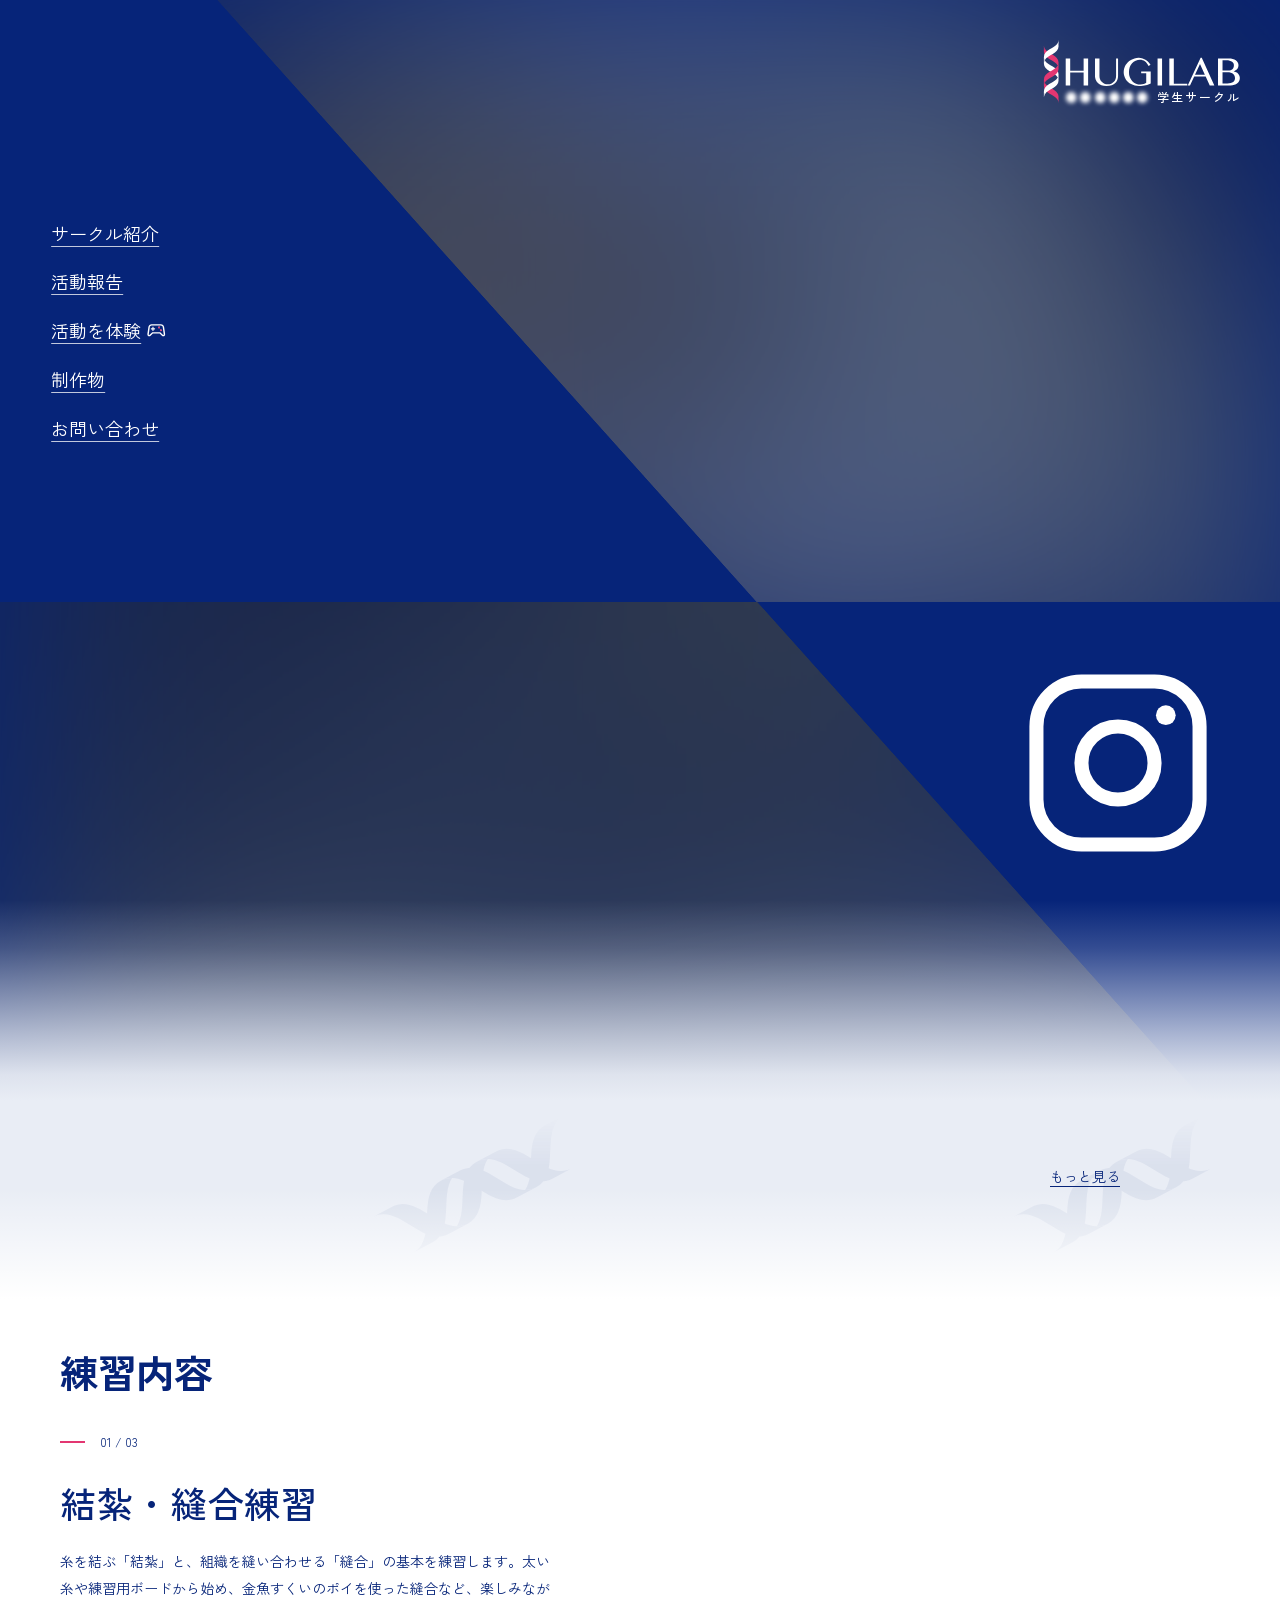
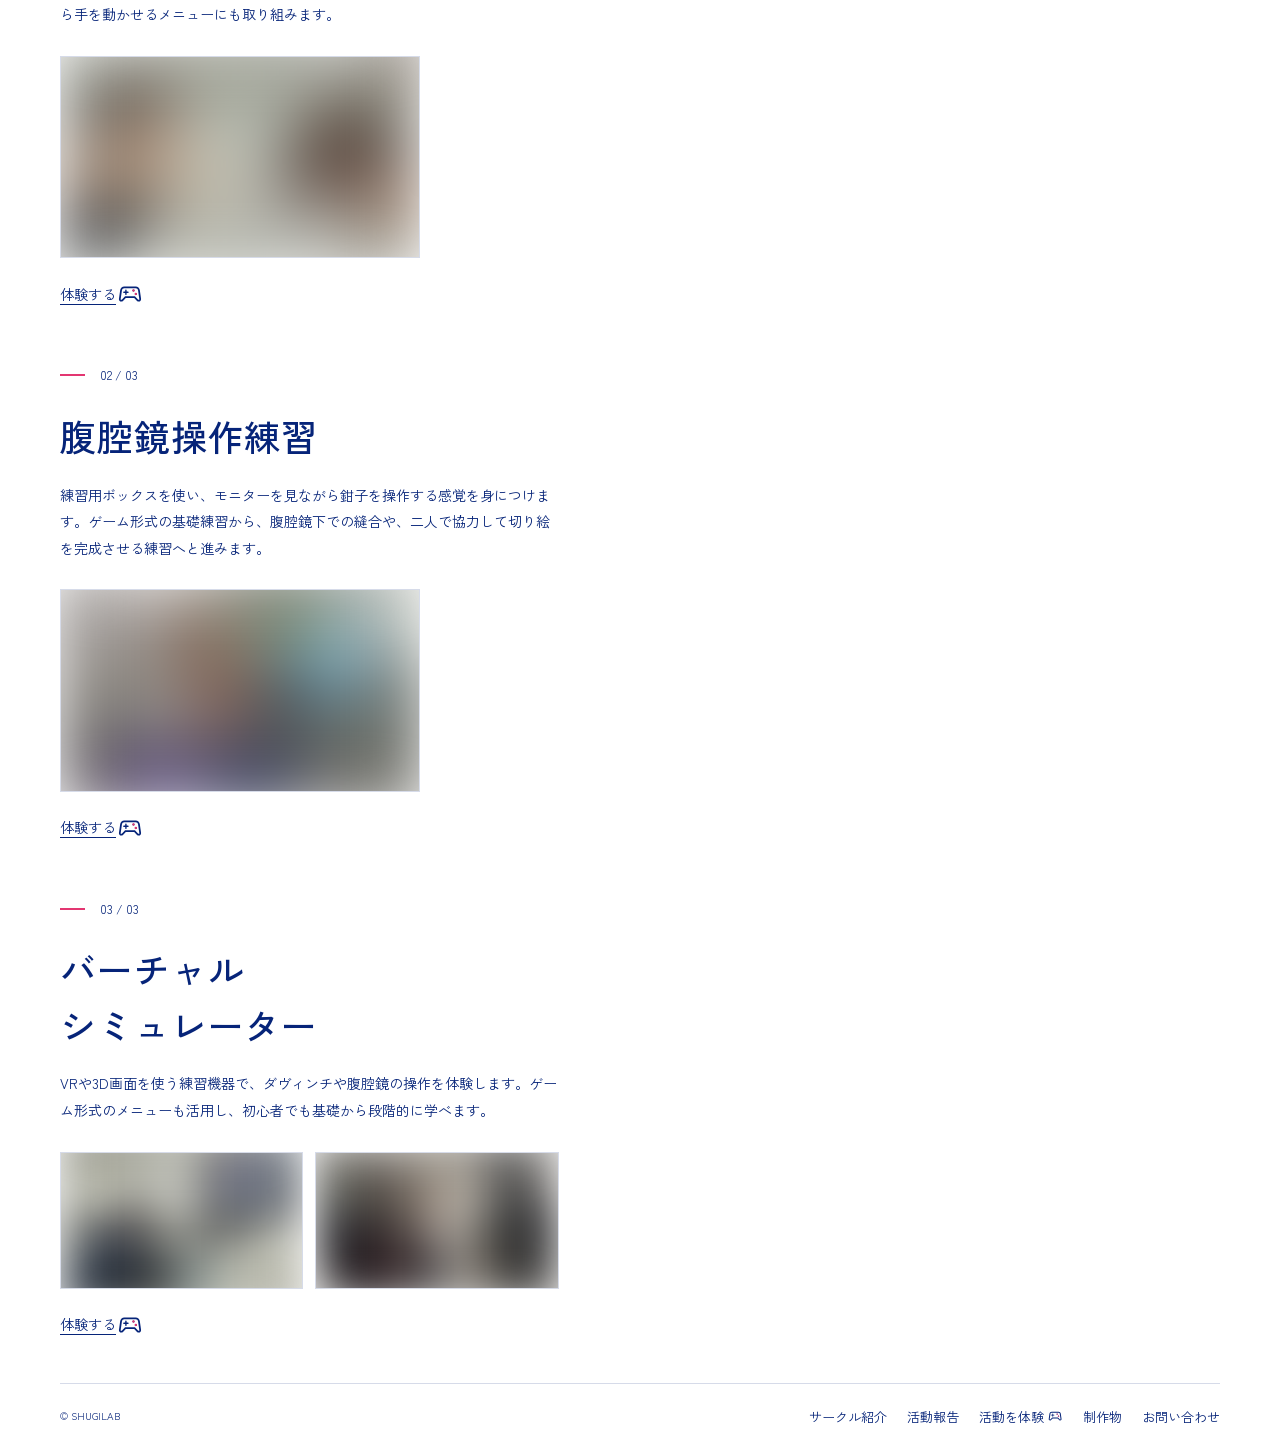
==== commit 6ac7f6ab: "Update game loading, footer layout, and mobile particle fade" ====
--- a/index.html
+++ b/index.html
@@ -7,18 +7,18 @@
   <title>手技ラボ</title>
   <link rel="icon" href="./favicon.ico" sizes="16x16 32x32 48x48">
   <link rel="icon" href="./favicon.svg" type="image/svg+xml" sizes="any">
-  <link rel="stylesheet" href="./assets/css/site.css?v=pages-candidate-20261104-9">
-  <link rel="stylesheet" href="./assets/css/activity.css?v=pages-candidate-20261104-9">
-  <link rel="stylesheet" href="./assets/css/experience-button.css?v=pages-candidate-20261104-9">
-  <link rel="stylesheet" href="./assets/css/home.css?v=pages-candidate-20261104-9">
-  <script type="module" src="./assets/js/main.js?v=pages-candidate-20261104-9"></script>
-  <link rel="stylesheet" href="./assets/css/publication.css?v=pages-candidate-20261104-9">
+  <link rel="stylesheet" href="./assets/css/site.css?v=pages-candidate-20261104-18">
+  <link rel="stylesheet" href="./assets/css/activity.css?v=pages-candidate-20261104-18">
+  <link rel="stylesheet" href="./assets/css/experience-button.css?v=pages-candidate-20261104-18">
+  <link rel="stylesheet" href="./assets/css/home.css?v=pages-candidate-20261104-18">
+  <script type="module" src="./assets/js/main.js?v=pages-candidate-20261104-18"></script>
+  <link rel="stylesheet" href="./assets/css/publication.css?v=pages-candidate-20261104-18">
 </head>
 <body class="home-page">
   <div id="page" aria-busy="false">
     <header class="site-header">
       <a class="brand" href="./" aria-label="手技ラボ トップページ">
-        <img src="./assets/images/shugilab_home_white.svg?v=pages-candidate-20261104-9" width="174" height="58" alt="手技ラボ">
+        <img src="./assets/images/shugilab_home_white.svg?v=pages-candidate-20261104-18" width="174" height="58" alt="手技ラボ">
         <span class="brand-affiliation" aria-hidden="true"><span class="publication-redacted">●</span><span class="publication-redacted">●</span><span class="publication-redacted">●</span><span class="publication-redacted">●</span><span class="publication-redacted">●</span><span class="publication-redacted">●</span><span class="brand-affiliation-space"></span><span>学</span><span>生</span><span>サ</span><span>ー</span><span>ク</span><span>ル</span></span>
       </a>
       <nav class="site-nav" aria-label="メインメニュー">
@@ -104,30 +104,14 @@
       </section>
     </main>
     <footer class="site-footer" id="site-footer">
-      <div class="footer-main">
-        <div class="footer-identity">
-          <a class="footer-brand" href="./" aria-label="手技ラボ ホームへ">
-            <img src="./assets/images/shugilab_home.svg" width="436" height="145" alt="SHUGILAB">
-          </a>
-          <p>学生サークル 手技ラボ</p>
-        </div>
-        <nav class="footer-nav" aria-label="フッターメニュー">
-          <a href="./about/">サークル紹介</a>
-          <a href="./activities/">活動報告</a>
-          <a href="./play/">活動を体験</a>
-          <a href="./works/">制作物</a>
-        </nav>
-        <div class="footer-contact">
-          <h2>連携・イベントのご相談</h2>
-          <p>企業・団体との共同企画や、<br>体験会・イベントについてのご相談はこちらから。</p>
-          <a href="./contact/#collaboration">ご相談・お問い合わせ</a>
-          <a href="./contact/#visit">見学・参加について</a>
-        </div>
-      </div>
-      <div class="footer-bottom">
+      <nav class="footer-nav" aria-label="フッターメニュー">
         <small>© SHUGILAB</small>
-        <a class="footer-top-link" href="#page">ページ上部へ</a>
-      </div>
+        <a href="./about/">サークル紹介</a>
+        <a href="./activities/">活動報告</a>
+        <a class="nav-play" href="./play/">活動を体験<svg xmlns="http://www.w3.org/2000/svg" height="18" viewBox="0 -960 960 960" width="18" class="nav-controller" fill="currentColor" aria-hidden="true" focusable="false"><path d="M181.23-220q-40.73 0-63.1-28.77-22.36-28.77-16.9-67.84L144-618.92q7.84-52.64 46.57-86.86Q229.31-740 282-740h396q52.69 0 91.43 34.22 38.73 34.22 46.57 86.86l42.77 302.31q5.46 39.07-16.9 67.84Q819.5-220 778.77-220q-17.15 0-31.5-5.77-14.35-5.77-26.65-18.08L624.46-340H335.54l-96.16 96.15q-12.3 12.31-26.65 18.08-14.35 5.77-31.5 5.77Zm16-66 114-114h337.54l114 114q2 2 15.23 6 11 0 17.5-6.5T800-304l-44.12-308q-4.02-29-26.14-48.5T678-680H282q-29.62 0-51.74 19.5T204.12-612L160-304q-2 11 4.5 17.5T182-280q2.77 0 15.23-6ZM680-443.85q15.08 0 25.62-10.53 10.53-10.54 10.53-25.62 0-15.08-10.53-25.62-10.54-10.53-25.62-10.53-15.08 0-25.62 10.53-10.53 10.54-10.53 25.62 0 15.08 10.53 25.62 10.54 10.53 25.62 10.53Zm-80-120q15.08 0 25.62-10.53 10.53-10.54 10.53-25.62 0-15.08-10.53-25.62-10.54-10.53-25.62-10.53-15.08 0-25.62 10.53-10.53 10.54-10.53 25.62 0 15.08 10.53 25.62 10.54 10.53 25.62 10.53ZM480-480Zm-163.85-36.15V-470q0 10.33 6.76 17.09 6.75 6.76 17.07 6.76 10.33 0 17.1-6.76 6.77-6.76 6.77-17.09v-46.15H410q10.33 0 17.09-6.76 6.76-6.75 6.76-17.07 0-10.33-6.76-17.1-6.76-6.77-17.09-6.77h-46.15V-610q0-10.33-6.76-17.09-6.75-6.76-17.07-6.76-10.33 0-17.1 6.76-6.77 6.76-6.77 17.09v46.15H270q-10.33 0-17.09 6.76-6.76 6.75-6.76 17.07 0 10.33 6.76 17.1 6.76 6.77 17.09 6.77h46.15Z" /><circle class="controller-control" cx="680" cy="-480" r="40" /><circle class="controller-control" cx="600" cy="-600" r="40" /></svg></a>
+        <a href="./works/">制作物</a>
+        <a href="./contact/">お問い合わせ</a>
+      </nav>
     </footer>
   </div>
 </body>
--- a/assets/css/site.css
+++ b/assets/css/site.css
@@ -1,4 +1,4 @@
-@import url("./fonts.css?v=pages-candidate-20261104-9");
+@import url("./fonts.css?v=pages-candidate-20261104-18");
 
 :root {
   color-scheme: light;
@@ -62,13 +62,17 @@
   border-bottom: calc(1 * var(--ui-pixel)) solid var(--line);
 }
 .brand { --brand-width: calc(174 * var(--ui-pixel)); position: relative; display: block; flex: none; line-height: 0; }
-.brand img { display: block; width: calc(174 * var(--ui-pixel)); height: auto; }
-.brand-affiliation { display: none; }
+.brand img { display: block; width: var(--brand-width); height: auto; }
+/* Align the caption with HUGILAB rather than the tall initial S. */
+.brand-affiliation { position: absolute; top: 77%; left: 11.85%; right: 1.07%; display: none; justify-content: space-between; align-items: center; font-size: calc(var(--brand-width) * .06); font-weight: 500; line-height: 1.2; white-space: nowrap; }
+.brand-affiliation > span { flex: none; }
+.brand-affiliation-space { width: .35em; }
 @media not all and (min-aspect-ratio: 3/2) {
-  /* Register to the HUGILAB outlines within the SVG's 436 × 145 viewBox. */
-  .brand-affiliation { position: absolute; top: 77%; left: 11.85%; right: 1.07%; display: flex; justify-content: space-between; align-items: center; font-size: calc(var(--brand-width) * .06); font-weight: 500; line-height: 1.2; white-space: nowrap; }
-  .brand-affiliation > span { flex: none; }
-  .brand-affiliation-space { width: .35em; }
+  .brand-affiliation { display: flex; }
+}
+@media (min-aspect-ratio: 3/2) {
+  body:not(.home-page) .site-header .brand { --brand-width: 174px; }
+  body:not(.home-page) .brand-affiliation { display: flex; }
 }
 .site-nav { display: flex; flex-wrap: wrap; gap: calc(12 * var(--ui-pixel)) calc(24 * var(--ui-pixel)); font-size: calc(14 * var(--ui-pixel)); }
 .site-nav a { padding-block: calc(5 * var(--ui-pixel)); text-decoration: none; border-bottom: calc(2 * var(--ui-pixel)) solid transparent; }
@@ -103,41 +107,23 @@
 .site-main { min-height: calc(60 * var(--viewport-block-unit)); padding-block: calc(52 * var(--ui-pixel)) calc(80 * var(--ui-pixel)); }
 .site-footer {
   --footer-unit: var(--ui-pixel);
+  --footer-font-unit: var(--footer-unit);
   display: block;
   border-top: var(--footer-unit) solid var(--line);
-  padding-block: calc(48 * var(--footer-unit)) calc(24 * var(--footer-unit));
-  font-size: calc(14 * var(--footer-unit));
+  padding-block: calc(18 * var(--footer-unit));
+  font-size: calc(13 * var(--footer-font-unit));
 }
-.footer-main { display: grid; grid-template-columns: minmax(0, 1fr) minmax(0, .7fr) minmax(0, 1.4fr); gap: calc(48 * var(--footer-unit)); align-items: start; }
-.footer-brand { display: block; width: min(100%, calc(174 * var(--footer-unit))); line-height: 0; }
-.footer-brand img { display: block; width: 100%; height: auto; }
-body:not(.home-page) .footer-brand { width: calc(80 * var(--footer-unit)); }
-.footer-identity p { margin: calc(16 * var(--footer-unit)) 0 0; font-size: calc(12 * var(--footer-unit)); }
-.footer-nav { display: grid; justify-items: start; gap: calc(8 * var(--footer-unit)); }
-.footer-nav a { padding-block: calc(2 * var(--footer-unit)); text-decoration: none; }
+.site-footer small { flex: none; margin-inline-end: auto; font-size: calc(10 * var(--footer-font-unit)); }
+.footer-nav { display: flex; flex-wrap: wrap; align-items: center; justify-content: flex-end; gap: calc(6 * var(--footer-unit)) calc(20 * var(--footer-unit)); }
+.footer-nav a { padding-block: calc(3 * var(--footer-unit)); text-decoration: none; white-space: nowrap; }
 .footer-nav a:hover { text-decoration: underline; }
-.footer-contact h2 { margin: 0 0 calc(12 * var(--footer-unit)); font-size: calc(16 * var(--footer-unit)); font-weight: 500; line-height: 1.6; }
-.footer-contact p { margin: 0 0 calc(16 * var(--footer-unit)); max-width: 30em; font-size: calc(13 * var(--footer-unit)); line-height: 1.9; }
-.footer-contact a { display: block; width: fit-content; margin-top: calc(9 * var(--footer-unit)); text-decoration: none; }
-.footer-contact a:hover { text-decoration: underline; }
-.footer-bottom { display: flex; justify-content: space-between; gap: calc(20 * var(--footer-unit)); margin-top: calc(36 * var(--footer-unit)); padding-top: calc(16 * var(--footer-unit)); border-top: var(--footer-unit) solid var(--line); font-size: calc(11 * var(--footer-unit)); }
-.footer-bottom small { font-size: inherit; }
+.footer-nav .nav-play { display: inline-flex; align-items: center; gap: .2em; }
+@media not all and (min-aspect-ratio: 3/2) {
+  body:not(.home-page) .site-footer { --footer-font-unit: 1px; }
+}
 @media (max-width: 720px) {
-  .site-footer { padding-block: calc(24 * var(--footer-unit)) calc(16 * var(--footer-unit)); }
-  .footer-main { grid-template-columns: minmax(0, 1fr) minmax(0, 1fr); gap: calc(18 * var(--footer-unit)) calc(20 * var(--footer-unit)); }
-  .footer-identity { grid-column: 1 / -1; display: flex; align-items: center; justify-content: space-between; gap: calc(16 * var(--footer-unit)); }
-  .footer-brand { width: calc(132 * var(--footer-unit)); flex: none; }
-  .footer-identity p { margin: 0; font-size: calc(11 * var(--footer-unit)); }
-  .footer-nav { grid-column: 1 / -1; grid-template-columns: minmax(0, 1fr) minmax(0, 1fr); gap: calc(2 * var(--footer-unit)) calc(20 * var(--footer-unit)); font-size: calc(12 * var(--footer-unit)); line-height: 1.5; }
-  .footer-contact { grid-column: 1 / -1; display: grid; grid-template-columns: minmax(0, 1fr) minmax(0, 1fr); gap: calc(6 * var(--footer-unit)) calc(20 * var(--footer-unit)); }
-  .footer-contact h2 { grid-column: 1 / -1; margin: 0; font-size: calc(13 * var(--footer-unit)); line-height: 1.5; }
-  .footer-contact p { display: none; }
-  .footer-contact a { margin: 0; padding-block: calc(2 * var(--footer-unit)); font-size: calc(12 * var(--footer-unit)); line-height: 1.5; }
-  .footer-bottom { margin-top: calc(16 * var(--footer-unit)); padding-top: calc(10 * var(--footer-unit)); font-size: calc(10 * var(--footer-unit)); }
-  .footer-top-link { display: none; }
-  body:not(.home-page) .footer-main { row-gap: calc(2 * var(--footer-unit)); }
-  body:not(.home-page) .footer-identity { margin-bottom: calc(16 * var(--footer-unit)); }
-  body:not(.home-page) .footer-contact { display: contents; }
+  .site-footer small { margin-inline-end: 0; }
+  .footer-nav { display: grid; grid-template-columns: repeat(3, minmax(0, 1fr)); justify-items: start; gap: calc(2 * var(--footer-unit)) calc(12 * var(--footer-unit)); font-size: calc(12 * var(--footer-font-unit)); }
 }
 .breadcrumb { display: flex; gap: calc(12 * var(--ui-pixel)); margin-bottom: calc(28 * var(--ui-pixel)); font-size: calc(12 * var(--ui-pixel)); }
 .breadcrumb a { text-decoration: none; }
